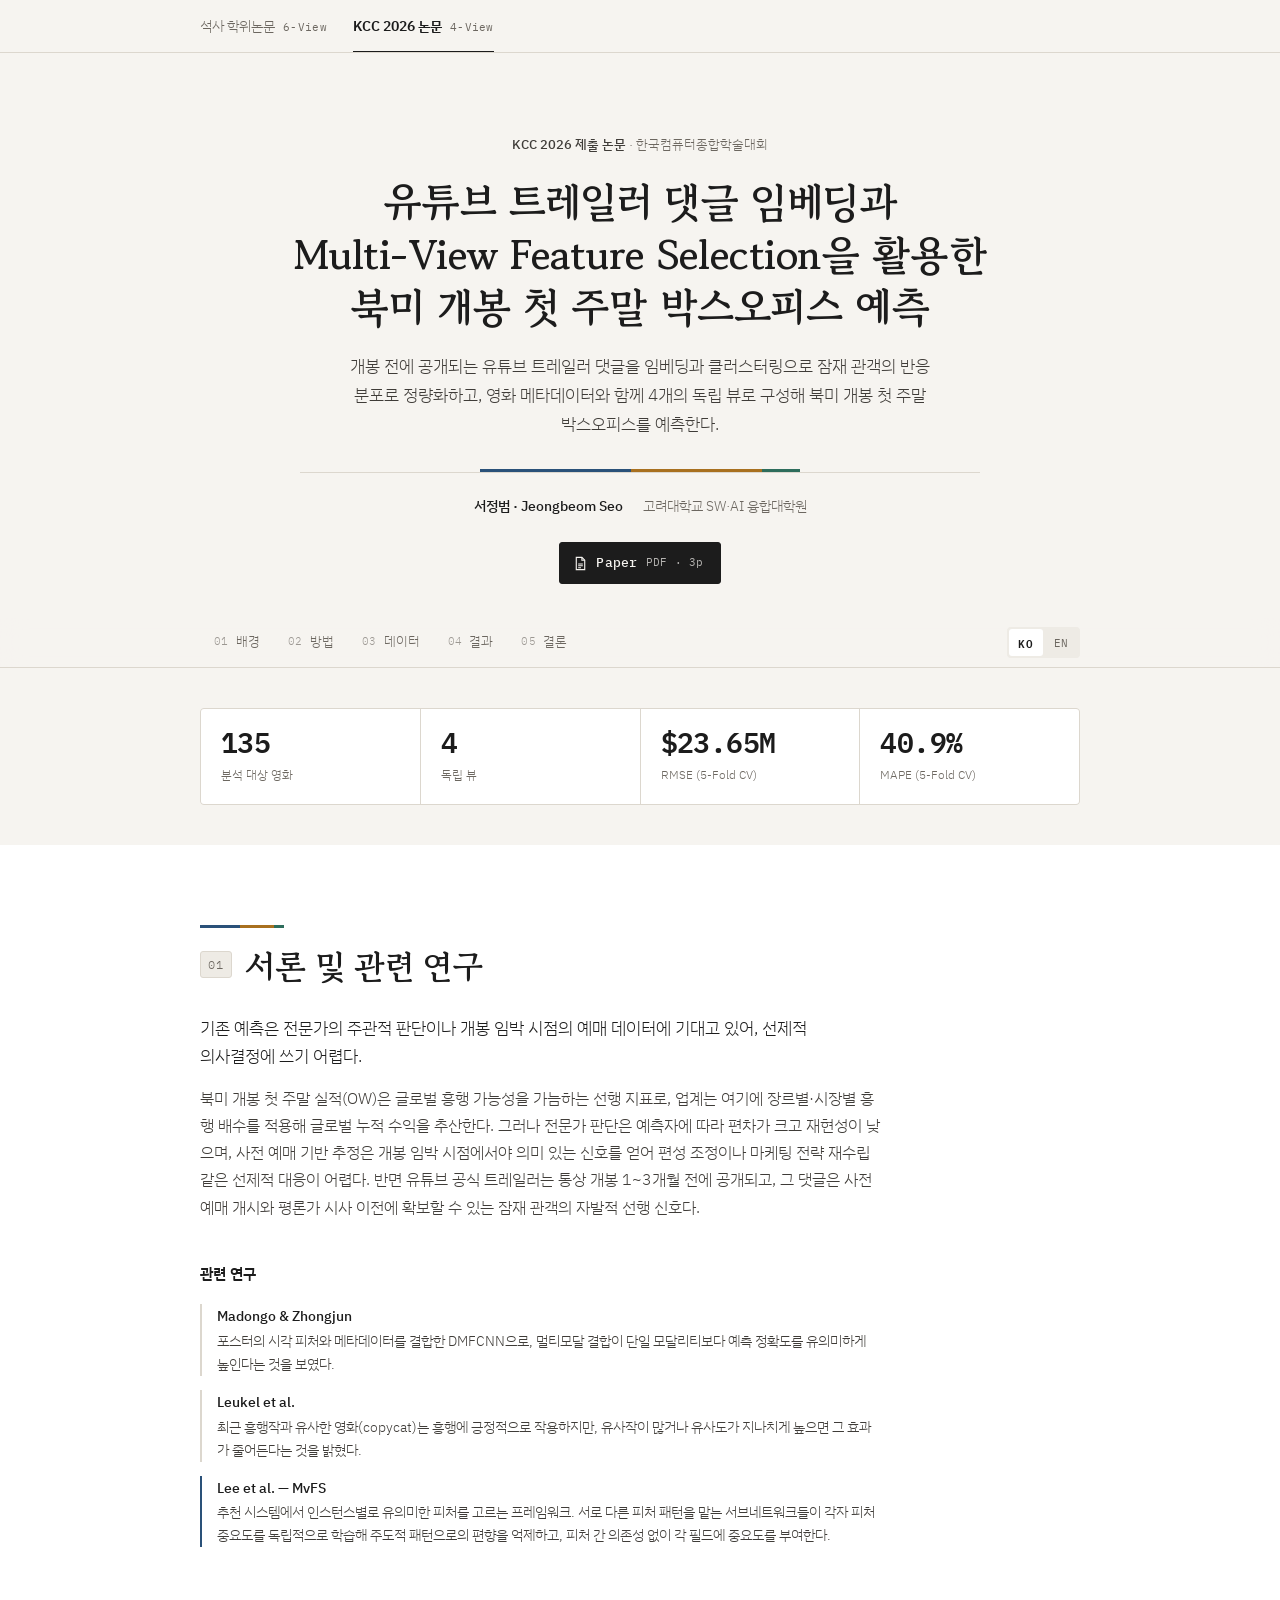
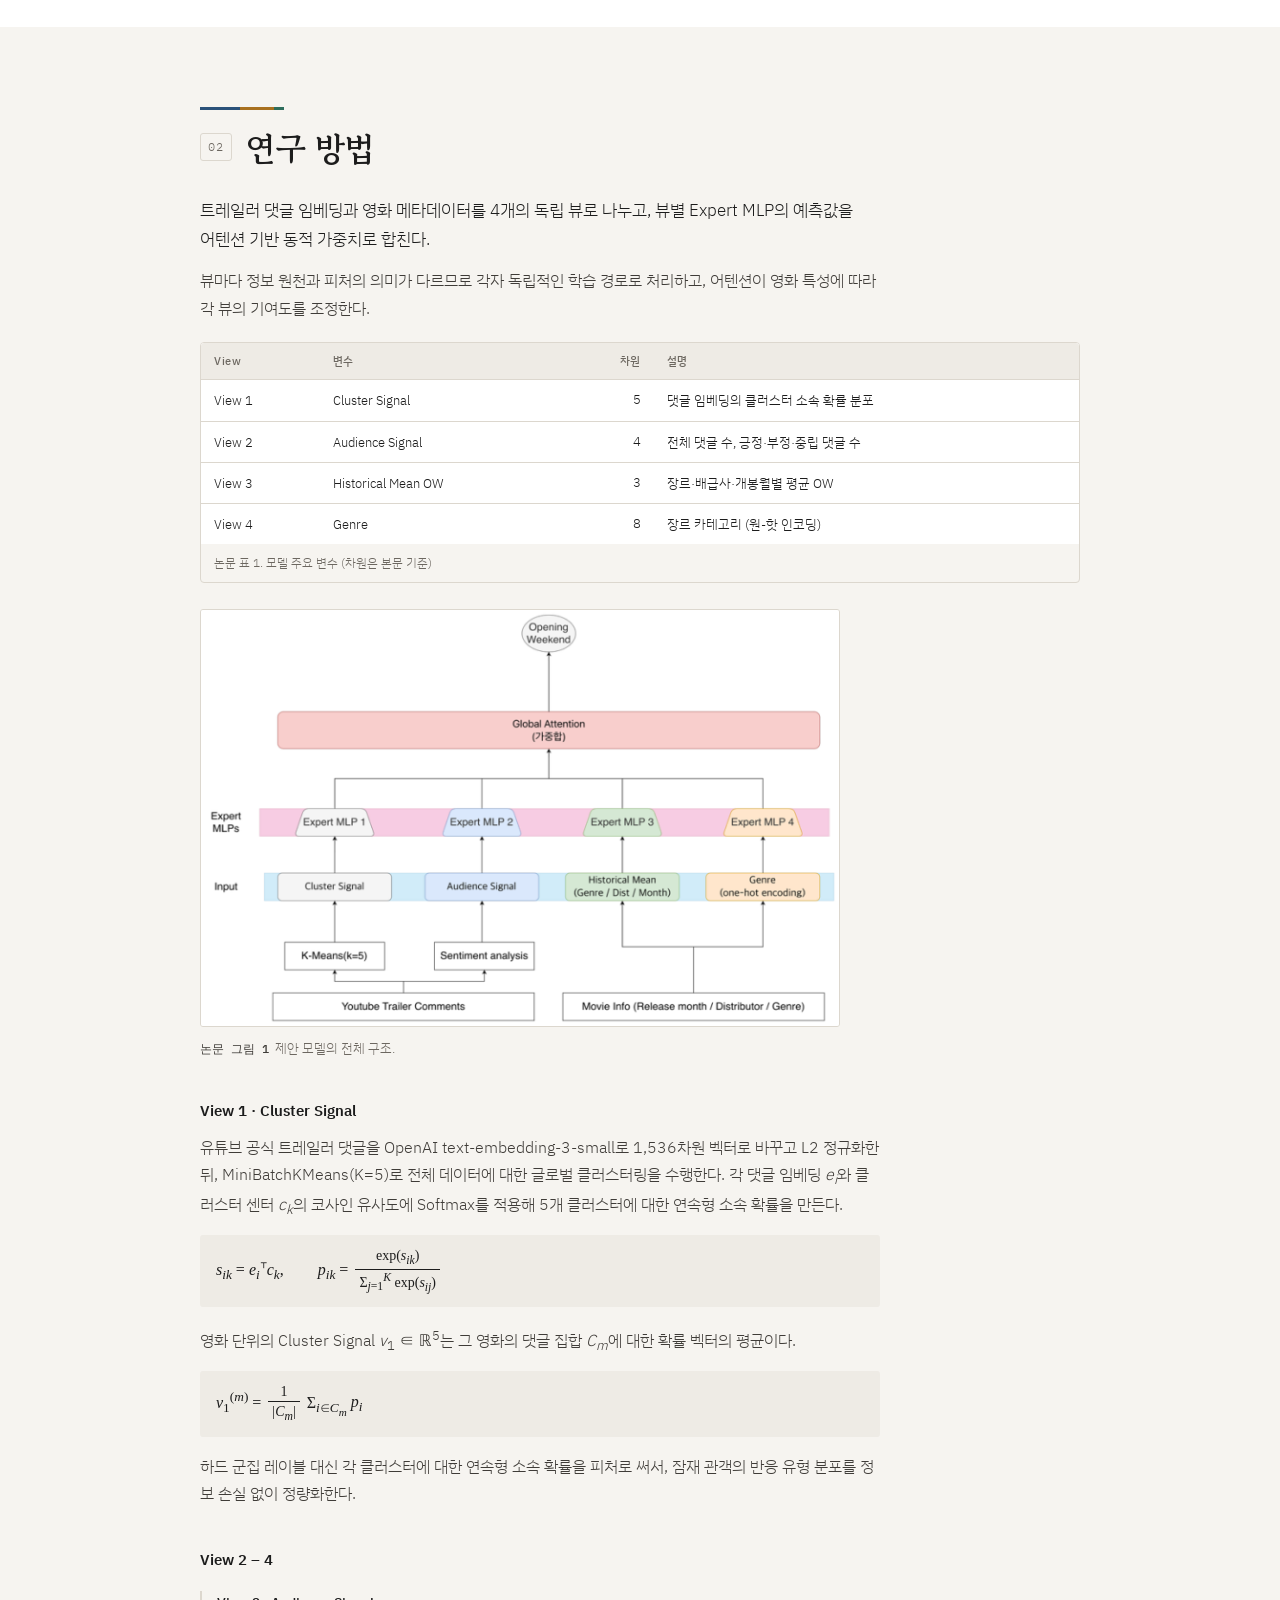
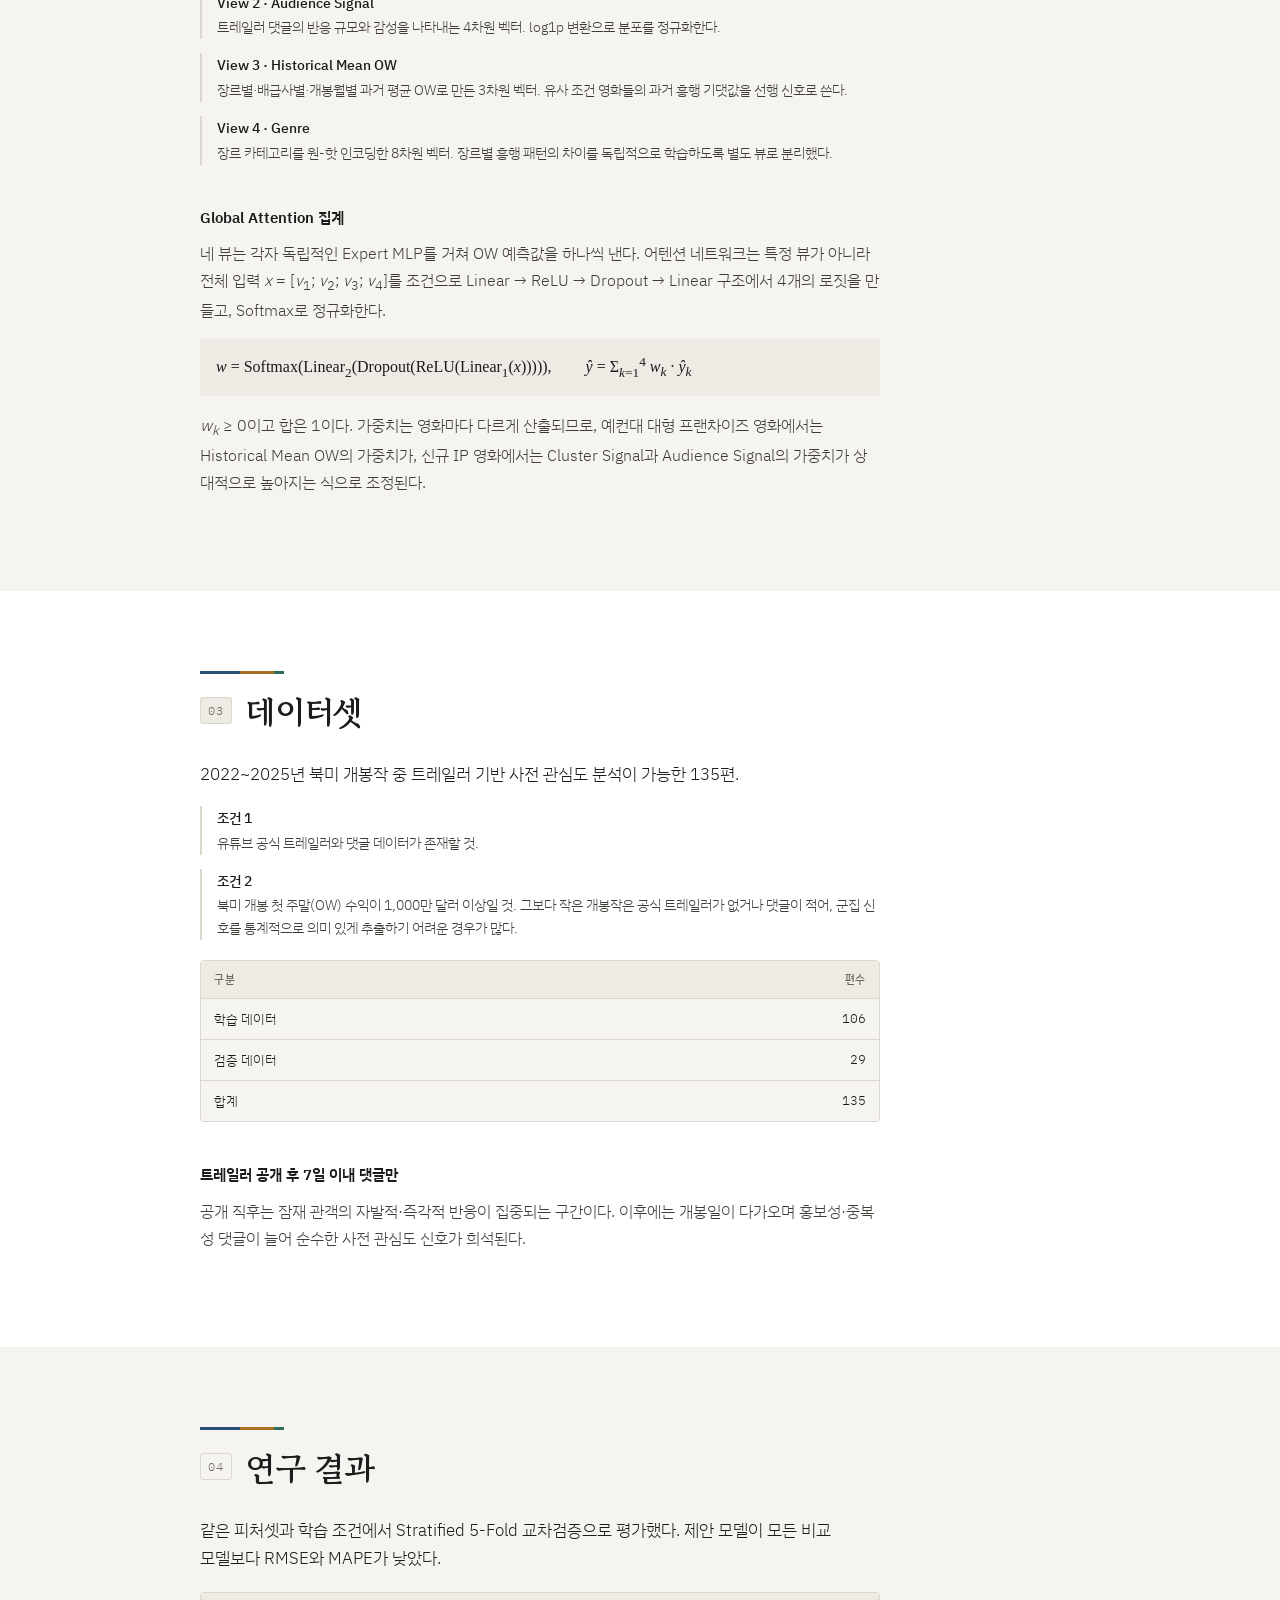
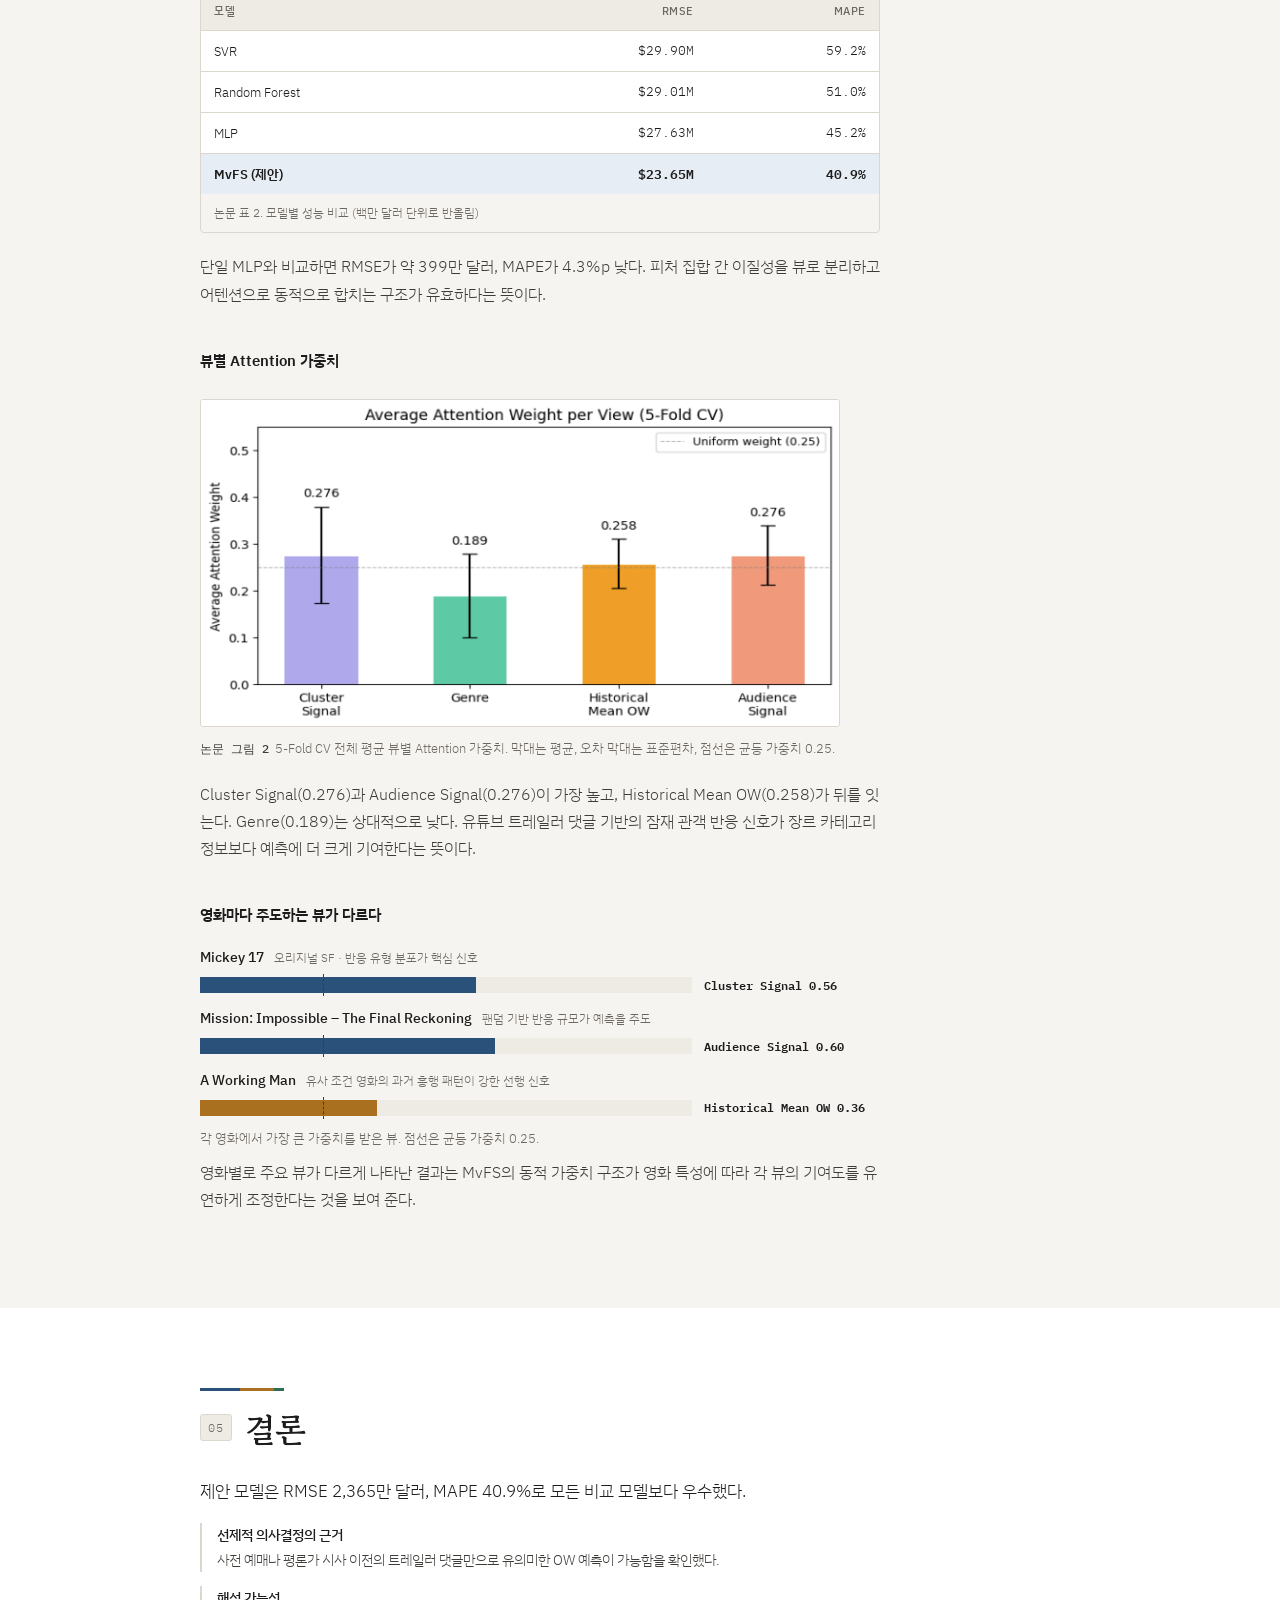
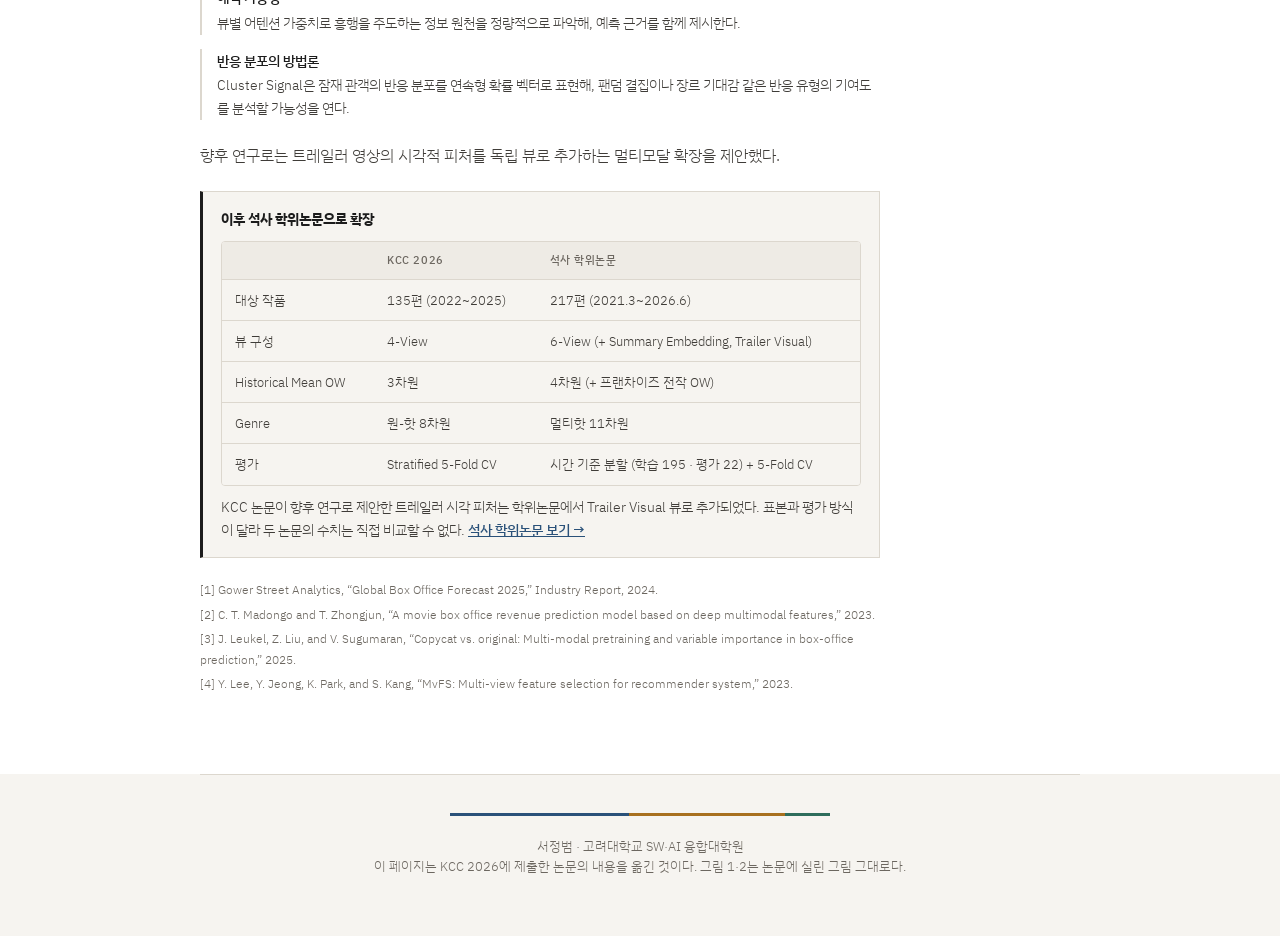
==== kcc.html @ 77e78606 "KCC 2026 논문 탭과 Paper(PDF) 버튼 추가 - 상단 탭으로 석사 학위논문(index.html)과 KCC 2026 논문(kcc.html) 전환 - 학위논문 페이지에 석" ====
<!doctype html>
<html lang="ko">
<head>
<meta charset="utf-8">
<meta name="viewport" content="width=device-width, initial-scale=1, viewport-fit=cover">
<title>유튜브 트레일러 댓글 임베딩과 Multi-View Feature Selection을 활용한 북미 개봉 첫 주말 박스오피스 예측</title>
<meta name="description" content="KCC 2026 제출 논문. 유튜브 트레일러 댓글 임베딩과 영화 메타데이터를 4개 뷰로 구성한 MvFS 기반 북미 개봉 첫 주말 박스오피스 예측.">
<meta name="author" content="서정범 Jeongbeom Seo">
<meta property="og:type" content="website">
<meta property="og:url" content="https://jbseooo.github.io/trailer-ow-prediction/kcc.html">
<meta property="og:title" content="유튜브 트레일러 댓글 임베딩과 Multi-View Feature Selection을 활용한 북미 개봉 첫 주말 박스오피스 예측">
<meta property="og:description" content="KCC 2026 제출 논문. 유튜브 트레일러 댓글 임베딩과 영화 메타데이터를 4개 뷰로 구성한 MvFS 기반 북미 개봉 첫 주말 박스오피스 예측.">
<meta property="og:image" content="https://jbseooo.github.io/trailer-ow-prediction/fig/kcc-f1-architecture.png">
<meta name="twitter:card" content="summary_large_image">
<link rel="icon" href="data:image/svg+xml,%3Csvg xmlns='http://www.w3.org/2000/svg' viewBox='0 0 16 16'%3E%3Crect width='16' height='16' rx='2' fill='%232a5179'/%3E%3Crect x='3' y='4' width='10' height='2' fill='white'/%3E%3Crect x='3' y='7.5' width='7' height='2' fill='white' opacity='.75'/%3E%3Crect x='3' y='11' width='4' height='2' fill='white' opacity='.5'/%3E%3C/svg%3E">
<link rel="stylesheet" href="https://fonts.googleapis.com/css2?family=Gowun+Batang:wght@400;700&family=IBM+Plex+Sans+KR:wght@300;400;500;600&family=IBM+Plex+Mono:wght@400;500;600&display=swap">
<link rel="stylesheet" href="site.css">
<style>
  /* 영화별 지배적 뷰 가중치 막대 */
  .films{display:grid;gap:12px;margin:18px 0 0}
  .film{display:grid;grid-template-columns:minmax(0,1fr);gap:6px;font-size:13.5px;color:var(--ink-2)}
  .film .hd{display:flex;flex-wrap:wrap;align-items:baseline;gap:4px 10px}
  .film .hd b{color:var(--ink);font-weight:500}
  .film .hd span{font-size:12px;color:var(--muted)}
  .wrow{display:grid;grid-template-columns:minmax(0,1fr) 176px;align-items:center;gap:12px}
  .wbar{position:relative;height:16px;background:var(--surface-2)}
  .wbar i{position:absolute;inset:0 auto 0 0;background:var(--c)}
  .wbar u{position:absolute;top:-3px;bottom:-3px;left:25%;border-left:1px dashed var(--ink-2);text-decoration:none}
  .wrow em{font-family:var(--mono);font-size:12px;font-weight:600;color:var(--ink);white-space:nowrap}
  section.alt .wbar{background:var(--ground)}
</style>
</head>
<body>

<div class="tabbar"><div class="wrap">
  <nav aria-label="논문 버전">
    <a href="./"><span class="ko">석사 학위논문</span><span class="en">Master&rsquo;s Thesis</span><span class="t">6-View</span></a>
    <a href="kcc.html" aria-current="page"><span class="ko">KCC 2026 논문</span><span class="en">KCC 2026 Paper</span><span class="t">4-View</span></a>
  </nav>
</div></div>

<div class="wrap">
  <header class="hero">
    <p class="eyebrow"><span class="ko"><b>KCC 2026 제출 논문</b> · 한국컴퓨터종합학술대회</span><span class="en"><b>Paper submitted to KCC 2026</b> · Korea Computer Congress</span></p>
    <h1><span class="ko">유튜브 트레일러 댓글 임베딩과 <br><span style="white-space:nowrap">Multi-View</span> Feature Selection을 활용한 <br>북미 개봉 첫 주말 박스오피스 예측</span><span class="en">Predicting North American Opening Weekend Box Office <br>Using <span style="white-space:nowrap">Multi-View</span> Feature Selection with YouTube Trailer</span></h1>
    <p class="sub"><span class="ko">개봉 전에 공개되는 유튜브 트레일러 댓글을 임베딩과 클러스터링으로 잠재 관객의 반응 분포로 정량화하고, 영화 메타데이터와 함께 4개의 독립 뷰로 구성해 북미 개봉 첫 주말 박스오피스를 예측한다.</span><span class="en">YouTube trailer comments, posted before release, are turned into a distribution of potential-audience reactions through embedding and clustering, then combined with film metadata in four independent views to predict North American opening weekend box office.</span></p>
    <div class="band"><i></i><i></i><i></i></div>
    <div class="byline">
      <span><b>서정범 &middot; Jeongbeom Seo</b></span>
      <span class="ko">고려대학교 SW·AI 융합대학원</span><span class="en">Graduate School of SW·AI Convergence, Korea University</span>
    </div>
    <div class="btns">
      <a class="btn" href="paper/kcc2026-trailer-mvfs.pdf" target="_blank" rel="noopener" type="application/pdf">
        <svg viewBox="0 0 16 16" aria-hidden="true"><path d="M3.5 1.5h6l3 3v10h-9z" fill="none" stroke="currentColor" stroke-width="1.2"/><path d="M9.5 1.5v3h3" fill="none" stroke="currentColor" stroke-width="1.2"/><path d="M5.5 8.5h5M5.5 10.5h5M5.5 12.5h3" stroke="currentColor" stroke-width="1.1"/></svg>
        Paper <small>PDF · 3p</small>
      </a>
    </div>
  </header>
</div>

<nav class="toc">
  <div class="navin">
    <ul>
      <li><a href="#intro"><span class="i">01</span><span class="ko">배경</span><span class="en">Background</span></a></li>
      <li><a href="#method"><span class="i">02</span><span class="ko">방법</span><span class="en">Method</span></a></li>
      <li><a href="#dataset"><span class="i">03</span><span class="ko">데이터</span><span class="en">Data</span></a></li>
      <li><a href="#result"><span class="i">04</span><span class="ko">결과</span><span class="en">Results</span></a></li>
      <li><a href="#conclusion"><span class="i">05</span><span class="ko">결론</span><span class="en">Conclusion</span></a></li>
    </ul>
    <div class="langsw">
      <button type="button" data-lang-set="ko" aria-pressed="true">KO</button>
      <button type="button" data-lang-set="en" aria-pressed="false">EN</button>
    </div>
  </div>
</nav>

<div class="wrap">
  <div class="stats">
    <div class="stat"><span class="k">135</span><span class="l"><span class="ko">분석 대상 영화</span><span class="en">films analyzed</span></span></div>
    <div class="stat"><span class="k">4</span><span class="l"><span class="ko">독립 뷰</span><span class="en">independent views</span></span></div>
    <div class="stat"><span class="k">$23.65M</span><span class="l"><span class="ko">RMSE (5-Fold CV)</span><span class="en">RMSE (5-fold CV)</span></span></div>
    <div class="stat"><span class="k">40.9%</span><span class="l"><span class="ko">MAPE (5-Fold CV)</span><span class="en">MAPE (5-fold CV)</span></span></div>
  </div>
</div>

<!-- ───────────────────────── 01 배경 ───────────────────────── -->
<section id="intro" class="alt"><div class="wrap">
    <div class="shead"><div class="band"><i></i><i></i><i></i></div><div class="row"><span class="n">01</span><h2><span class="ko">서론 및 관련 연구</span><span class="en">Introduction and Related Work</span></h2></div></div>
    <div class="col">
      <p class="lead"><span class="ko">기존 예측은 전문가의 주관적 판단이나 개봉 임박 시점의 예매 데이터에 기대고 있어, 선제적 의사결정에 쓰기 어렵다.</span><span class="en">Existing forecasts rely on expert judgment or on presales data that arrive just before release, which makes them hard to use for decisions made ahead of time.</span></p>
      <p><span class="ko">북미 개봉 첫 주말 실적(OW)은 글로벌 흥행 가능성을 가늠하는 선행 지표로, 업계는 여기에 장르별·시장별 흥행 배수를 적용해 글로벌 누적 수익을 추산한다. 그러나 전문가 판단은 예측자에 따라 편차가 크고 재현성이 낮으며, 사전 예매 기반 추정은 개봉 임박 시점에서야 의미 있는 신호를 얻어 편성 조정이나 마케팅 전략 재수립 같은 선제적 대응이 어렵다. 반면 유튜브 공식 트레일러는 통상 개봉 1~3개월 전에 공개되고, 그 댓글은 사전 예매 개시와 평론가 시사 이전에 확보할 수 있는 잠재 관객의 자발적 선행 신호다.</span><span class="en">North American opening weekend (OW) is a leading indicator of a film&rsquo;s global potential; the industry applies genre- and market-specific multipliers to it to estimate worldwide totals. Expert judgment, however, varies widely between forecasters and is hard to reproduce, and presales-based estimates only produce a meaningful signal close to release, leaving little room to adjust scheduling or marketing. Official YouTube trailers, by contrast, typically go live one to three months before release, and their comments are a voluntary leading signal from potential audiences, available before presales open and before critics&rsquo; screenings.</span></p>

      <h3><span class="ko">관련 연구</span><span class="en">Related work</span></h3>
      <ul class="pts">
        <li><b>Madongo &amp; Zhongjun</b><span class="ko">포스터의 시각 피처와 메타데이터를 결합한 DMFCNN으로, 멀티모달 결합이 단일 모달리티보다 예측 정확도를 유의미하게 높인다는 것을 보였다.</span><span class="en">DMFCNN combines poster visual features with metadata, showing that multimodal fusion clearly beats a single modality.</span></li>
        <li><b>Leukel et al.</b><span class="ko">최근 흥행작과 유사한 영화(copycat)는 흥행에 긍정적으로 작용하지만, 유사작이 많거나 유사도가 지나치게 높으면 그 효과가 줄어든다는 것을 밝혔다.</span><span class="en">Films resembling recent hits (copycats) do better at the box office, but the effect fades when there are many such films or the resemblance is too close.</span></li>
        <li class="hi"><b>Lee et al. &mdash; MvFS</b><span class="ko">추천 시스템에서 인스턴스별로 유의미한 피처를 고르는 프레임워크. 서로 다른 피처 패턴을 맡는 서브네트워크들이 각자 피처 중요도를 독립적으로 학습해 주도적 패턴으로의 편향을 억제하고, 피처 간 의존성 없이 각 필드에 중요도를 부여한다.</span><span class="en">A recommender-system framework for selecting useful features per instance. Sub-networks, each covering a different feature pattern, learn feature importance independently, which curbs bias toward dominant patterns and scores each field without inter-feature dependence.</span></li>
      </ul>
    </div>
</div></section>

<!-- ───────────────────────── 02 방법 ───────────────────────── -->
<section id="method"><div class="wrap">
    <div class="shead"><div class="band"><i></i><i></i><i></i></div><div class="row"><span class="n">02</span><h2><span class="ko">연구 방법</span><span class="en">Method</span></h2></div></div>
    <div class="col">
      <p class="lead"><span class="ko">트레일러 댓글 임베딩과 영화 메타데이터를 4개의 독립 뷰로 나누고, 뷰별 Expert MLP의 예측값을 어텐션 기반 동적 가중치로 합친다.</span><span class="en">Trailer-comment embeddings and film metadata are split into four independent views; the predictions of per-view Expert MLPs are combined with attention-based dynamic weights.</span></p>
      <p><span class="ko">뷰마다 정보 원천과 피처의 의미가 다르므로 각자 독립적인 학습 경로로 처리하고, 어텐션이 영화 특성에 따라 각 뷰의 기여도를 조정한다.</span><span class="en">Because the views differ in source and meaning, each follows its own learning path, and attention adjusts each view&rsquo;s contribution to the film at hand.</span></p>
    </div>
    <div class="tw">
      <table>
        <caption><span class="ko">논문 표 1. 모델 주요 변수 (차원은 본문 기준)</span><span class="en">Paper Table 1. Main variables (dimensions as given in the text)</span></caption>
        <thead><tr><th>View</th><th><span class="ko">변수</span><span class="en">Variable</span></th><th class="n"><span class="ko">차원</span><span class="en">Dims</span></th><th><span class="ko">설명</span><span class="en">Description</span></th></tr></thead>
        <tbody>
          <tr><td>View 1</td><td>Cluster Signal</td><td class="n">5</td><td><span class="ko">댓글 임베딩의 클러스터 소속 확률 분포</span><span class="en">distribution of comment-embedding cluster memberships</span></td></tr>
          <tr><td>View 2</td><td>Audience Signal</td><td class="n">4</td><td><span class="ko">전체 댓글 수, 긍정·부정·중립 댓글 수</span><span class="en">total comments; positive, negative, neutral counts</span></td></tr>
          <tr><td>View 3</td><td>Historical Mean OW</td><td class="n">3</td><td><span class="ko">장르·배급사·개봉월별 평균 OW</span><span class="en">mean OW by genre, distributor, release month</span></td></tr>
          <tr><td>View 4</td><td>Genre</td><td class="n">8</td><td><span class="ko">장르 카테고리 (원-핫 인코딩)</span><span class="en">genre category (one-hot)</span></td></tr>
        </tbody>
      </table>
    </div>
    <figure class="paperfig">
      <a href="fig/kcc-f1-architecture.png"><img src="fig/kcc-f1-architecture.png" width="668" height="435" loading="lazy" decoding="async" alt="제안 모델의 전체 구조: 유튜브 트레일러 댓글과 영화 정보에서 네 개의 입력 뷰를 만들고, 뷰별 Expert MLP의 출력을 Global Attention이 가중합해 개봉 첫 주말 실적을 예측한다" data-alt-en="Overall architecture: four input views from YouTube trailer comments and movie info, per-view Expert MLPs, and a Global Attention weighted sum predicting opening weekend"></a>
      <figcaption><b class="ko">논문 그림 1</b><b class="en">Paper Fig 1</b><span class="ko">제안 모델의 전체 구조.</span><span class="en">Overall architecture of the proposed model.</span></figcaption>
    </figure>

    <div class="col">
      <h3>View 1 &middot; Cluster Signal</h3>
      <p><span class="ko">유튜브 공식 트레일러 댓글을 OpenAI text-embedding-3-small로 1,536차원 벡터로 바꾸고 L2 정규화한 뒤, MiniBatchKMeans(K=5)로 전체 데이터에 대한 글로벌 클러스터링을 수행한다. 각 댓글 임베딩 <i>e<sub>i</sub></i>와 클러스터 센터 <i>c<sub>k</sub></i>의 코사인 유사도에 Softmax를 적용해 5개 클러스터에 대한 연속형 소속 확률을 만든다.</span><span class="en">Comments on the official YouTube trailer are embedded into 1,536 dimensions with OpenAI text-embedding-3-small, L2-normalised, and clustered globally over the full data with MiniBatchKMeans (K=5). A softmax over the cosine similarity between each comment embedding <i>e<sub>i</sub></i> and each centre <i>c<sub>k</sub></i> gives continuous membership probabilities over the five clusters.</span></p>
      <div class="eq" role="math" aria-label="s_ik = e_i transpose c_k, p_ik = exp(s_ik) / sum over j from 1 to K of exp(s_ij)">
        <i>s<sub>ik</sub></i> = <i>e<sub>i</sub></i><sup>⊤</sup><i>c<sub>k</sub></i>,<span class="sep"></span><i>p<sub>ik</sub></i> = <span class="frac"><span>exp(<i>s<sub>ik</sub></i>)</span><span>Σ<sub><i>j</i>=1</sub><sup><i>K</i></sup> exp(<i>s<sub>ij</sub></i>)</span></span>
      </div>
      <p><span class="ko">영화 단위의 Cluster Signal <i>v</i><sub>1</sub> ∈ ℝ<sup>5</sup>는 그 영화의 댓글 집합 <i>C<sub>m</sub></i>에 대한 확률 벡터의 평균이다.</span><span class="en">The film-level Cluster Signal <i>v</i><sub>1</sub> ∈ ℝ<sup>5</sup> is the mean probability vector over the film&rsquo;s comment set <i>C<sub>m</sub></i>.</span></p>
      <div class="eq" role="math" aria-label="v_1 of m = 1 over the size of C_m times the sum over i in C_m of p_i">
        <i>v</i><sub>1</sub><sup>(<i>m</i>)</sup> = <span class="frac"><span>1</span><span>|<i>C<sub>m</sub></i>|</span></span> Σ<sub><i>i</i>∈<i>C<sub>m</sub></i></sub> <i>p<sub>i</sub></i>
      </div>
      <p><span class="ko">하드 군집 레이블 대신 각 클러스터에 대한 연속형 소속 확률을 피처로 써서, 잠재 관객의 반응 유형 분포를 정보 손실 없이 정량화한다.</span><span class="en">Using continuous memberships instead of hard cluster labels quantifies the mix of potential-audience reaction types without discarding information.</span></p>

      <h3>View 2 &ndash; 4</h3>
      <ul class="pts">
        <li><b>View 2 &middot; Audience Signal</b><span class="ko">트레일러 댓글의 반응 규모와 감성을 나타내는 4차원 벡터. log1p 변환으로 분포를 정규화한다.</span><span class="en">A 4-d vector for the volume and sentiment of trailer comments, normalised with a log1p transform.</span></li>
        <li><b>View 3 &middot; Historical Mean OW</b><span class="ko">장르별·배급사별·개봉월별 과거 평균 OW로 만든 3차원 벡터. 유사 조건 영화들의 과거 흥행 기댓값을 선행 신호로 쓴다.</span><span class="en">A 3-d vector of historical mean OW by genre, distributor and release month &mdash; the past expectation for films in similar conditions, used as a leading signal.</span></li>
        <li><b>View 4 &middot; Genre</b><span class="ko">장르 카테고리를 원-핫 인코딩한 8차원 벡터. 장르별 흥행 패턴의 차이를 독립적으로 학습하도록 별도 뷰로 분리했다.</span><span class="en">An 8-d one-hot genre vector, kept as its own view so that genre-specific patterns are learned independently.</span></li>
      </ul>

      <h3><span class="ko">Global Attention 집계</span><span class="en">Global Attention aggregation</span></h3>
      <p><span class="ko">네 뷰는 각자 독립적인 Expert MLP를 거쳐 OW 예측값을 하나씩 낸다. 어텐션 네트워크는 특정 뷰가 아니라 전체 입력 <i>x</i> = [<i>v</i><sub>1</sub>; <i>v</i><sub>2</sub>; <i>v</i><sub>3</sub>; <i>v</i><sub>4</sub>]를 조건으로 Linear → ReLU → Dropout → Linear 구조에서 4개의 로짓을 만들고, Softmax로 정규화한다.</span><span class="en">Each view passes through its own Expert MLP and yields one OW prediction. The attention network conditions on the full input <i>x</i> = [<i>v</i><sub>1</sub>; <i>v</i><sub>2</sub>; <i>v</i><sub>3</sub>; <i>v</i><sub>4</sub>] rather than any single view, produces four logits through Linear → ReLU → Dropout → Linear, and normalises them with a softmax.</span></p>
      <div class="eq" role="math" aria-label="w = Softmax of Linear2 of Dropout of ReLU of Linear1 of x; y hat = sum over k from 1 to 4 of w_k times y hat k">
        <i>w</i> = Softmax(Linear<sub>2</sub>(Dropout(ReLU(Linear<sub>1</sub>(<i>x</i>))))),<span class="sep"></span><i>ŷ</i> = Σ<sub><i>k</i>=1</sub><sup>4</sup> <i>w<sub>k</sub></i> · <i>ŷ<sub>k</sub></i>
      </div>
      <p><span class="ko"><i>w<sub>k</sub></i> ≥ 0이고 합은 1이다. 가중치는 영화마다 다르게 산출되므로, 예컨대 대형 프랜차이즈 영화에서는 Historical Mean OW의 가중치가, 신규 IP 영화에서는 Cluster Signal과 Audience Signal의 가중치가 상대적으로 높아지는 식으로 조정된다.</span><span class="en"><i>w<sub>k</sub></i> ≥ 0 and the weights sum to 1. Because they are computed per film, a large franchise title can lean on Historical Mean OW while a new IP leans relatively more on Cluster Signal and Audience Signal.</span></p>
    </div>
</div></section>

<!-- ───────────────────────── 03 데이터 ───────────────────────── -->
<section id="dataset" class="alt"><div class="wrap">
    <div class="shead"><div class="band"><i></i><i></i><i></i></div><div class="row"><span class="n">03</span><h2><span class="ko">데이터셋</span><span class="en">Dataset</span></h2></div></div>
    <div class="col">
      <p class="lead"><span class="ko">2022~2025년 북미 개봉작 중 트레일러 기반 사전 관심도 분석이 가능한 135편.</span><span class="en">135 North American releases from 2022&ndash;2025 for which trailer-based pre-release interest can be analysed.</span></p>
      <ul class="pts">
        <li><b><span class="ko">조건 1</span><span class="en">Condition 1</span></b><span class="ko">유튜브 공식 트레일러와 댓글 데이터가 존재할 것.</span><span class="en">An official YouTube trailer with comment data exists.</span></li>
        <li><b><span class="ko">조건 2</span><span class="en">Condition 2</span></b><span class="ko">북미 개봉 첫 주말(OW) 수익이 1,000만 달러 이상일 것. 그보다 작은 개봉작은 공식 트레일러가 없거나 댓글이 적어, 군집 신호를 통계적으로 의미 있게 추출하기 어려운 경우가 많다.</span><span class="en">North American OW of at least $10M. Smaller releases often lack an official trailer or have too few comments to extract a statistically meaningful cluster signal.</span></li>
      </ul>
    </div>
    <div class="col">
      <div class="tw">
        <table>
          <thead><tr><th><span class="ko">구분</span><span class="en">Split</span></th><th class="n"><span class="ko">편수</span><span class="en">Films</span></th></tr></thead>
          <tbody>
            <tr><td><span class="ko">학습 데이터</span><span class="en">Training</span></td><td class="n">106</td></tr>
            <tr><td><span class="ko">검증 데이터</span><span class="en">Validation</span></td><td class="n">29</td></tr>
            <tr class="sum"><td><span class="ko">합계</span><span class="en">Total</span></td><td class="n">135</td></tr>
          </tbody>
        </table>
      </div>
      <h3><span class="ko">트레일러 공개 후 7일 이내 댓글만</span><span class="en">Only comments from the first seven days</span></h3>
      <p><span class="ko">공개 직후는 잠재 관객의 자발적·즉각적 반응이 집중되는 구간이다. 이후에는 개봉일이 다가오며 홍보성·중복성 댓글이 늘어 순수한 사전 관심도 신호가 희석된다.</span><span class="en">The days right after release are when potential audiences react spontaneously. Later, as the release date approaches, promotional and duplicate comments increase and dilute the pure pre-release interest signal.</span></p>
    </div>
</div></section>

<!-- ───────────────────────── 04 결과 ───────────────────────── -->
<section id="result"><div class="wrap">
    <div class="shead"><div class="band"><i></i><i></i><i></i></div><div class="row"><span class="n">04</span><h2><span class="ko">연구 결과</span><span class="en">Results</span></h2></div></div>
    <div class="col">
      <p class="lead"><span class="ko">같은 피처셋과 학습 조건에서 Stratified 5-Fold 교차검증으로 평가했다. 제안 모델이 모든 비교 모델보다 RMSE와 MAPE가 낮았다.</span><span class="en">All models were evaluated with stratified five-fold cross-validation on the same features and training setup. The proposed model had the lowest RMSE and MAPE of all.</span></p>
      <div class="tw">
        <table>
          <caption><span class="ko">논문 표 2. 모델별 성능 비교 (백만 달러 단위로 반올림)</span><span class="en">Paper Table 2. Model comparison (rounded to $M)</span></caption>
          <thead><tr><th><span class="ko">모델</span><span class="en">Model</span></th><th class="n">RMSE</th><th class="n">MAPE</th></tr></thead>
          <tbody>
            <tr><td>SVR</td><td class="n">$29.90M</td><td class="n">59.2%</td></tr>
            <tr><td>Random Forest</td><td class="n">$29.01M</td><td class="n">51.0%</td></tr>
            <tr><td>MLP</td><td class="n">$27.63M</td><td class="n">45.2%</td></tr>
            <tr class="best"><td>MvFS <span class="ko">(제안)</span><span class="en">(ours)</span></td><td class="n lo">$23.65M</td><td class="n lo">40.9%</td></tr>
          </tbody>
        </table>
      </div>
      <p><span class="ko">단일 MLP와 비교하면 RMSE가 약 399만 달러, MAPE가 4.3%p 낮다. 피처 집합 간 이질성을 뷰로 분리하고 어텐션으로 동적으로 합치는 구조가 유효하다는 뜻이다.</span><span class="en">Against a single MLP, RMSE is about $3.99M lower and MAPE 4.3pp lower &mdash; evidence that separating heterogeneous feature sets into views and fusing them dynamically with attention pays off.</span></p>

      <h3><span class="ko">뷰별 Attention 가중치</span><span class="en">Attention weight by view</span></h3>
    </div>
    <figure class="paperfig">
      <a href="fig/kcc-f2-attention.png"><img src="fig/kcc-f2-attention.png" width="669" height="342" loading="lazy" decoding="async" alt="5-Fold CV 전체 평균 뷰별 어텐션 가중치: Cluster Signal 0.276, Genre 0.189, Historical Mean OW 0.258, Audience Signal 0.276" data-alt-en="Mean attention weight per view over 5-fold CV: Cluster Signal 0.276, Genre 0.189, Historical Mean OW 0.258, Audience Signal 0.276"></a>
      <figcaption><b class="ko">논문 그림 2</b><b class="en">Paper Fig 2</b><span class="ko">5-Fold CV 전체 평균 뷰별 Attention 가중치. 막대는 평균, 오차 막대는 표준편차, 점선은 균등 가중치 0.25.</span><span class="en">Mean attention weight per view over all five folds. Bars are means, error bars standard deviations, the dashed line the uniform weight of 0.25.</span></figcaption>
    </figure>
    <div class="col">
      <p><span class="ko">Cluster Signal(0.276)과 Audience Signal(0.276)이 가장 높고, Historical Mean OW(0.258)가 뒤를 잇는다. Genre(0.189)는 상대적으로 낮다. 유튜브 트레일러 댓글 기반의 잠재 관객 반응 신호가 장르 카테고리 정보보다 예측에 더 크게 기여한다는 뜻이다.</span><span class="en">Cluster Signal (0.276) and Audience Signal (0.276) are tied for the highest weight, followed by Historical Mean OW (0.258); Genre (0.189) is lower. Signals of potential-audience reaction from trailer comments contribute more to the forecast than genre categories.</span></p>

      <h3><span class="ko">영화마다 주도하는 뷰가 다르다</span><span class="en">Different films, different leading views</span></h3>
      <div class="films">
        <div class="film" style="--c:var(--cmt)">
          <div class="hd"><b>Mickey 17</b><span class="ko">오리지널 SF · 반응 유형 분포가 핵심 신호</span><span class="en">original sci-fi · the mix of reaction types drives the forecast</span></div>
          <div class="wrow"><div class="wbar" role="img" aria-label="Cluster Signal 0.56"><i style="width:56%"></i><u></u></div><em>Cluster Signal 0.56</em></div>
        </div>
        <div class="film" style="--c:var(--cmt)">
          <div class="hd"><b>Mission: Impossible &ndash; The Final Reckoning</b><span class="ko">팬덤 기반 반응 규모가 예측을 주도</span><span class="en">fandom-driven reaction volume leads</span></div>
          <div class="wrow"><div class="wbar" role="img" aria-label="Audience Signal 0.60"><i style="width:60%"></i><u></u></div><em>Audience Signal 0.60</em></div>
        </div>
        <div class="film" style="--c:var(--meta)">
          <div class="hd"><b>A Working Man</b><span class="ko">유사 조건 영화의 과거 흥행 패턴이 강한 선행 신호</span><span class="en">past performance of similar films is the strongest signal</span></div>
          <div class="wrow"><div class="wbar" role="img" aria-label="Historical Mean OW 0.36"><i style="width:36%"></i><u></u></div><em>Historical Mean OW 0.36</em></div>
        </div>
      </div>
      <p class="note" style="margin-top:10px"><span class="ko">각 영화에서 가장 큰 가중치를 받은 뷰. 점선은 균등 가중치 0.25.</span><span class="en">The highest-weighted view for each film. Dashed line: uniform weight 0.25.</span></p>
      <p><span class="ko">영화별로 주요 뷰가 다르게 나타난 결과는 MvFS의 동적 가중치 구조가 영화 특성에 따라 각 뷰의 기여도를 유연하게 조정한다는 것을 보여 준다.</span><span class="en">That the leading view changes from film to film shows the dynamic weighting adapting each view&rsquo;s contribution to the film&rsquo;s characteristics.</span></p>
    </div>
</div></section>

<!-- ───────────────────────── 05 결론 ───────────────────────── -->
<section id="conclusion" class="alt"><div class="wrap">
    <div class="shead"><div class="band"><i></i><i></i><i></i></div><div class="row"><span class="n">05</span><h2><span class="ko">결론</span><span class="en">Conclusion</span></h2></div></div>
    <div class="col">
      <p class="lead"><span class="ko">제안 모델은 RMSE 2,365만 달러, MAPE 40.9%로 모든 비교 모델보다 우수했다.</span><span class="en">The proposed model reached an RMSE of $23.65M and a MAPE of 40.9%, ahead of every baseline.</span></p>
      <ul class="pts">
        <li><b><span class="ko">선제적 의사결정의 근거</span><span class="en">Grounds for early decisions</span></b><span class="ko">사전 예매나 평론가 시사 이전의 트레일러 댓글만으로 유의미한 OW 예측이 가능함을 확인했다.</span><span class="en">Meaningful OW forecasts are possible from trailer comments alone, before presales or critics&rsquo; screenings.</span></li>
        <li><b><span class="ko">해석 가능성</span><span class="en">Interpretability</span></b><span class="ko">뷰별 어텐션 가중치로 흥행을 주도하는 정보 원천을 정량적으로 파악해, 예측 근거를 함께 제시한다.</span><span class="en">View-level attention weights quantify which information source drives each forecast, so the rationale comes with the number.</span></li>
        <li><b><span class="ko">반응 분포의 방법론</span><span class="en">Reaction distributions as a method</span></b><span class="ko">Cluster Signal은 잠재 관객의 반응 분포를 연속형 확률 벡터로 표현해, 팬덤 결집이나 장르 기대감 같은 반응 유형의 기여도를 분석할 가능성을 연다.</span><span class="en">Cluster Signal represents audience reaction as a continuous probability vector, opening the way to analyse how reaction types such as fandom mobilisation or genre expectations contribute.</span></li>
      </ul>
      <p style="margin-top:22px"><span class="ko">향후 연구로는 트레일러 영상의 시각적 피처를 독립 뷰로 추가하는 멀티모달 확장을 제안했다.</span><span class="en">As future work, the paper proposed a multimodal extension that adds trailer visual features as an independent view.</span></p>

      <div class="callout">
        <p style="margin:0 0 10px;color:var(--ink)"><b><span class="ko">이후 석사 학위논문으로 확장</span><span class="en">Extended in the master&rsquo;s thesis</span></b></p>
        <div class="tw" style="margin:0 0 10px">
          <table>
            <thead><tr><th></th><th>KCC 2026</th><th><span class="ko">석사 학위논문</span><span class="en">Master&rsquo;s thesis</span></th></tr></thead>
            <tbody>
              <tr><td><span class="ko">대상 작품</span><span class="en">Films</span></td><td><span class="ko">135편 (2022~2025)</span><span class="en">135 (2022&ndash;2025)</span></td><td><span class="ko">217편 (2021.3~2026.6)</span><span class="en">217 (Mar 2021&ndash;Jun 2026)</span></td></tr>
              <tr><td><span class="ko">뷰 구성</span><span class="en">Views</span></td><td>4-View</td><td><span class="ko">6-View (+ Summary Embedding, Trailer Visual)</span><span class="en">6-View (+ Summary Embedding, Trailer Visual)</span></td></tr>
              <tr><td>Historical Mean OW</td><td><span class="ko">3차원</span><span class="en">3-d</span></td><td><span class="ko">4차원 (+ 프랜차이즈 전작 OW)</span><span class="en">4-d (+ previous franchise OW)</span></td></tr>
              <tr><td>Genre</td><td><span class="ko">원-핫 8차원</span><span class="en">one-hot, 8-d</span></td><td><span class="ko">멀티핫 11차원</span><span class="en">multi-hot, 11-d</span></td></tr>
              <tr><td><span class="ko">평가</span><span class="en">Evaluation</span></td><td>Stratified 5-Fold CV</td><td><span class="ko">시간 기준 분할 (학습 195 · 평가 22) + 5-Fold CV</span><span class="en">temporal split (195 train · 22 test) + 5-fold CV</span></td></tr>
            </tbody>
          </table>
        </div>
        <p style="margin:0"><span class="ko">KCC 논문이 향후 연구로 제안한 트레일러 시각 피처는 학위논문에서 Trailer Visual 뷰로 추가되었다. 표본과 평가 방식이 달라 두 논문의 수치는 직접 비교할 수 없다. <a href="./">석사 학위논문 보기 →</a></span><span class="en">The trailer visual features proposed here as future work became the Trailer Visual view in the thesis. Samples and evaluation differ, so the two papers&rsquo; numbers are not directly comparable. <a href="./">See the master&rsquo;s thesis →</a></span></p>
      </div>

      <ul class="refs">
        <li>[1] Gower Street Analytics, &ldquo;Global Box Office Forecast 2025,&rdquo; Industry Report, 2024.</li>
        <li>[2] C. T. Madongo and T. Zhongjun, &ldquo;A movie box office revenue prediction model based on deep multimodal features,&rdquo; 2023.</li>
        <li>[3] J. Leukel, Z. Liu, and V. Sugumaran, &ldquo;Copycat vs. original: Multi-modal pretraining and variable importance in box-office prediction,&rdquo; 2025.</li>
        <li>[4] Y. Lee, Y. Jeong, K. Park, and S. Kang, &ldquo;MvFS: Multi-view feature selection for recommender system,&rdquo; 2023.</li>
      </ul>
    </div>
</div></section>

<div class="wrap">
  <footer>
    <div class="band" style="margin-bottom:20px"><i></i><i></i><i></i></div>
    <p class="note" style="margin:0">서정범 · 고려대학교 SW·AI 융합대학원<br>
    <span class="ko">이 페이지는 KCC 2026에 제출한 논문의 내용을 옮긴 것이다. 그림 1·2는 논문에 실린 그림 그대로다.</span><span class="en">This page presents the paper submitted to KCC 2026. Figures 1 and 2 are reproduced as they appear in the paper.</span></p>
  </footer>
</div>

<script src="site.js"></script>
</body>
</html>
---- site.css ----
/* index.html(석사 학위논문)과 kcc.html(KCC 2026 논문) 공용 스타일 */
  :root{color-scheme:light dark;padding-top:env(safe-area-inset-top,0px);padding-bottom:env(safe-area-inset-bottom,0px)}
  img{max-width:100%}
  [hidden]{display:none!important}

  /* 색은 논문 그림과 같은 팔레트: 댓글 #2a5179 · 메타데이터 #a8701f · 영상 #2e6d5c */
  :root{
    --ground:#f6f4f0; --surface:#ffffff; --surface-2:#eeebe5;
    --ink:#1c1c1c; --ink-2:#3f3c38; --muted:#6c6760; --line:#dcd7ce;
    --cmt:#2a5179; --meta:#a8701f; --meta-ink:#87590f; --vis:#2e6d5c;
    --cmt-soft:#e7edf4; --meta-soft:#f6eedf; --vis-soft:#e4eeea;
    --img-filter:none;
    --display:'Gowun Batang',Georgia,'Times New Roman',serif;
    --body:'IBM Plex Sans KR','Apple SD Gothic Neo',system-ui,sans-serif;
    --mono:'IBM Plex Mono','SFMono-Regular',Consolas,monospace;
  }
  @media (prefers-color-scheme:dark){
    :root:not([data-theme="light"]){
      --ground:#151412; --surface:#1c1b18; --surface-2:#28261f;
      --ink:#eeebe5; --ink-2:#c8c3ba; --muted:#979188; --line:#34312b;
      --cmt:#8aaedb; --meta:#d9a24c; --meta-ink:#d9a24c; --vis:#4fa184;
      --cmt-soft:#1c2633; --meta-soft:#2e2517; --vis-soft:#172a23;
      --img-filter:brightness(.92);
    }
  }
  :root[data-theme="dark"]{
    --ground:#151412; --surface:#1c1b18; --surface-2:#28261f;
    --ink:#eeebe5; --ink-2:#c8c3ba; --muted:#979188; --line:#34312b;
    --cmt:#8aaedb; --meta:#d9a24c; --meta-ink:#d9a24c; --vis:#4fa184;
    --cmt-soft:#1c2633; --meta-soft:#2e2517; --vis-soft:#172a23;
    --img-filter:brightness(.92);
  }
  *{box-sizing:border-box}
  body{background:var(--ground);color:var(--ink);font-family:var(--body);
       font-weight:300;line-height:1.7;margin:0;-webkit-font-smoothing:antialiased}
  .wrap{max-width:920px;margin:0 auto;padding-inline:20px}
  .col{max-width:680px}
  p{margin:0 0 .9em;color:var(--ink-2)}
  h1,h2,h3{text-wrap:balance;margin:0}
  h1,h2,h3,.lead,.sub,ul.pts b{word-break:keep-all}
  a{color:var(--cmt)}
  strong{font-weight:600;color:var(--ink)}
  em{font-style:normal;color:var(--ink);font-weight:500}
  .num{font-family:var(--mono);font-variant-numeric:tabular-nums}

  /* 언어 전환 — 기본은 한국어 */
  :root[data-lang="en"] .ko{display:none}
  :root:not([data-lang="en"]) .en{display:none}
  .langsw{display:flex;gap:2px;background:var(--surface-2);border-radius:4px;padding:2px;align-self:center}
  .langsw button{font-family:var(--mono);font-size:11px;letter-spacing:.06em;border:0;
    background:transparent;color:var(--muted);padding:4px 9px;border-radius:3px;cursor:pointer}
  .langsw button[aria-pressed="true"]{background:var(--surface);color:var(--ink);font-weight:600}
  .langsw button:focus-visible{outline:2px solid var(--cmt);outline-offset:1px}

  /* 세 갈래 데이터의 평균 어텐션 비중(댓글 .472 · 메타 .410 · 영상 .118)을 띠 길이로 */
  .band{height:3px;display:flex;overflow:hidden}
  .band i{display:block;height:100%}
  .band i:nth-child(1){background:var(--cmt);flex:47.2}
  .band i:nth-child(2){background:var(--meta);flex:41}
  .band i:nth-child(3){background:var(--vis);flex:11.8}

  header.hero{padding-block:clamp(40px,8vw,80px) 34px;text-align:center}
  .hero > *{margin-inline:auto}
  h1{font-family:var(--display);font-weight:700;letter-spacing:-.012em;
     font-size:clamp(25px,4.3vw,41px);line-height:1.28;margin-bottom:20px;max-width:860px}
  .sub{font-size:clamp(15px,1.9vw,17px);color:var(--ink-2);max-width:620px;margin-bottom:30px}
  .hero .band{max-width:320px}
  @media (max-width:600px){h1 br{display:none} h1{font-size:23px}}
  .byline{display:flex;flex-wrap:wrap;justify-content:center;gap:5px 20px;font-size:13.5px;
          color:var(--muted);padding-top:22px;border-top:1px solid var(--line);max-width:680px}
  .byline b{font-weight:500;color:var(--ink)}

  .stats{display:grid;grid-template-columns:repeat(auto-fit,minmax(140px,1fr));gap:1px;
         background:var(--line);border:1px solid var(--line);border-radius:4px;
         overflow:hidden;margin-block:40px}
  .stat{background:var(--surface);padding:18px 20px}
  .stat .k{font-family:var(--mono);font-weight:600;font-size:clamp(21px,3.2vw,28px);
           letter-spacing:-.02em;display:block;line-height:1.1}
  .stat .l{font-size:12px;color:var(--muted);margin-top:7px;display:block}

  nav.toc{position:sticky;top:env(safe-area-inset-top,0px);z-index:20;
          background:color-mix(in srgb,var(--ground) 92%,transparent);
          backdrop-filter:blur(12px);border-bottom:1px solid var(--line)}
  .navin{display:flex;align-items:stretch;gap:16px;max-width:920px;margin-inline:auto;padding-inline:20px}
  nav.toc ul{display:flex;gap:0;list-style:none;margin:0;padding:0;
             overflow-x:auto;scrollbar-width:none;flex:1}
  nav.toc ul::-webkit-scrollbar{display:none}
  nav.toc a{display:flex;align-items:center;gap:7px;font-size:12.5px;color:var(--muted);
            text-decoration:none;white-space:nowrap;padding:13px 14px;
            border-bottom:2px solid transparent;transition:color .15s,border-color .15s}
  nav.toc a .i{font-family:var(--mono);font-size:10.5px;letter-spacing:.04em;opacity:.65}
  nav.toc a:hover,nav.toc a:focus-visible{color:var(--ink)}
  nav.toc a[aria-current="true"]{color:var(--ink);font-weight:500;border-bottom-color:var(--cmt)}
  nav.toc a[aria-current="true"] .i{color:var(--cmt);opacity:1}

  section{padding-block:clamp(52px,7vw,80px);scroll-margin-top:60px}
  section.alt{background:var(--surface)}
  .shead{margin-bottom:28px}
  .shead .band{width:84px;margin-bottom:18px}
  .shead .row{display:flex;align-items:baseline;gap:14px}
  .shead .n{font-family:var(--mono);font-size:11.5px;letter-spacing:.1em;color:var(--muted);
            border:1px solid var(--line);border-radius:3px;padding:3px 7px;
            background:var(--ground);align-self:flex-start;margin-top:5px}
  section.alt .shead .n{background:var(--surface-2)}
  h2{font-family:var(--display);font-weight:700;font-size:clamp(24px,3.6vw,33px);
     letter-spacing:-.012em;line-height:1.22}
  h3{font-size:15px;font-weight:600;margin:40px 0 10px;color:var(--ink)}
  .lead{font-size:16.5px;color:var(--ink);font-weight:300}
  .note{font-size:12.5px;color:var(--muted);line-height:1.6}

  figure{margin:26px 0 0}
  figure > a{display:block;cursor:zoom-in}
  figure.narrow{max-width:600px}
  figure img{display:block;width:100%;height:auto;border:1px solid var(--line);
             border-radius:3px;background:#fff;filter:var(--img-filter)}
  figure svg{display:block;width:100%;height:auto;border:1px solid var(--line);
             border-radius:3px;background:var(--surface);padding:6px 0}
  section.alt figure svg{background:var(--ground)}
  figcaption{font-size:12.5px;color:var(--muted);margin-top:11px;line-height:1.6;max-width:720px}
  figcaption b{font-family:var(--mono);font-weight:500;color:var(--ink-2);font-size:11.5px;margin-right:6px}
  .svgmeta{fill:var(--meta-ink)}

  ol.steps{list-style:none;padding:0;margin:20px 0 0;counter-reset:s;display:grid;gap:10px}
  ol.steps li{counter-increment:s;display:grid;grid-template-columns:28px 1fr;gap:4px 10px;
              font-size:13.5px;color:var(--ink-2)}
  ol.steps li::before{content:counter(s);font-family:var(--mono);font-size:11.5px;color:var(--muted);
              border:1px solid var(--line);border-radius:3px;text-align:center;height:22px;line-height:20px}
  ol.steps b{color:var(--ink);font-weight:500}

  /* 뷰 상세 카드 */
  .vcards{display:grid;grid-template-columns:repeat(auto-fit,minmax(300px,1fr));
          gap:14px;margin-block:24px}
  .vcard{background:var(--ground);border:1px solid var(--line);border-radius:4px;
         border-left:3px solid var(--c);padding:16px 18px}
  .vcard .vh{display:flex;align-items:baseline;gap:10px;flex-wrap:wrap;margin-bottom:9px}
  .vcard .vn{font-family:var(--mono);font-size:13.5px;font-weight:600;color:var(--t,var(--c))}
  .vcard .vd{font-family:var(--mono);font-size:11.5px;color:var(--muted);
             background:var(--surface-2);padding:2px 7px;border-radius:3px}
  .vcard .vs{font-size:11.5px;color:var(--muted);margin-left:auto}
  .vcard p{font-size:13px;margin:0 0 10px;line-height:1.6}
  .vcard dl{margin:0;display:grid;gap:6px;font-size:12.5px}
  .vcard dt{font-weight:600;color:var(--ink);font-size:11px;letter-spacing:.04em}
  .vcard dd{margin:0 0 4px;color:var(--muted);line-height:1.55}
  .legend{display:flex;flex-wrap:wrap;gap:7px 18px;font-size:12px;color:var(--muted);margin-top:12px}
  .legend span{display:inline-flex;align-items:center;gap:6px}
  .chip{width:10px;height:10px;display:inline-block;flex:none}

  .tw{overflow-x:auto;margin-block:20px;border:1px solid var(--line);border-radius:4px}
  table{border-collapse:collapse;width:100%;font-size:13px;background:var(--surface)}
  section.alt table,section.alt .stat{background:var(--ground)}
  th,td{padding:9px 13px;text-align:left;border-bottom:1px solid var(--line);white-space:nowrap}
  th{font-weight:500;font-size:11px;letter-spacing:.05em;color:var(--muted);background:var(--surface-2)}
  th.n{text-align:right}
  td.n{font-family:var(--mono);font-variant-numeric:tabular-nums;text-align:right}
  td.lo{font-weight:600;color:var(--ink)}
  td.w{white-space:normal;min-width:180px}
  tr:last-child td{border-bottom:none}
  tr.best td{background:var(--cmt-soft)}
  tr.best td:first-child{font-weight:600;color:var(--ink)}
  tr.sum td{border-top:1px solid var(--muted)}
  caption{caption-side:bottom;text-align:left;font-size:12px;color:var(--muted);padding:9px 13px}

  ul.pts{list-style:none;padding:0;margin:18px 0 0;display:grid;gap:14px}
  ul.pts li{border-left:2px solid var(--line);padding-left:15px;font-size:13.5px;color:var(--ink-2)}
  ul.pts b{display:block;color:var(--ink);font-weight:500;margin-bottom:2px;font-size:14px}
  ul.pts li.hi{border-left-color:var(--cmt)}

  blockquote{margin:40px 0 0;padding:4px 0 4px 18px;border-left:2px solid var(--ink);
             font-family:var(--display);font-size:17px;line-height:1.75;color:var(--ink)}
  blockquote p{color:var(--ink);margin:0}
  blockquote footer{border:0;padding:10px 0 0;text-align:left;font-family:var(--body);font-size:12px}

  .refs{margin:22px 0 0;padding:0;list-style:none;font-size:12px;color:var(--muted);display:grid;gap:4px}

  body > .wrap > footer{padding-block:38px 60px;border-top:1px solid var(--line);font-size:12.5px;
         color:var(--muted);text-align:center}
  body > .wrap > footer .band{max-width:380px;margin-inline:auto}
  @media (prefers-reduced-motion:reduce){*{animation:none!important;transition:none!important}}

  /* 상단 탭: 석사 학위논문 / KCC 2026 논문 */
  .tabbar{border-bottom:1px solid var(--line)}
  .tabbar nav{display:flex;gap:26px;overflow-x:auto;scrollbar-width:none}
  .tabbar nav::-webkit-scrollbar{display:none}
  .tabbar a{display:flex;align-items:baseline;gap:8px;white-space:nowrap;font-size:13.5px;color:var(--muted);
            text-decoration:none;padding:15px 0 13px;border-bottom:2px solid transparent;margin-bottom:-1px}
  .tabbar a:hover,.tabbar a:focus-visible{color:var(--ink)}
  .tabbar a[aria-current="page"]{color:var(--ink);font-weight:600;border-bottom-color:var(--ink)}
  .tabbar a .t{font-family:var(--mono);font-size:10.5px;font-weight:400;color:var(--muted);letter-spacing:.03em}

  .eyebrow{font-size:13px;color:var(--muted);margin:0 0 20px;word-break:keep-all}
  .eyebrow b{font-weight:500;color:var(--ink-2)}

  .btns{display:flex;flex-wrap:wrap;gap:10px;justify-content:center;margin-top:24px}
  .btn{display:inline-flex;align-items:center;gap:8px;font-family:var(--mono);font-size:13px;font-weight:500;
       letter-spacing:.02em;color:var(--ground);background:var(--ink);text-decoration:none;
       padding:9px 16px 9px 13px;border-radius:3px;border:1px solid var(--ink)}
  .btn:hover,.btn:focus-visible{background:transparent;color:var(--ink)}
  .btn svg{width:15px;height:15px;flex:none}
  .btn small{font-size:10.5px;opacity:.7;font-weight:400}

  /* 논문 수식 */
  .eq{font-family:'Times New Roman',Georgia,serif;font-size:16px;color:var(--ink);background:var(--surface-2);
      padding:12px 16px;border-radius:3px;margin:14px 0 16px;overflow-x:auto;white-space:nowrap}
  section.alt .eq{background:var(--ground)}
  .eq i{font-style:italic}
  .eq .sep{display:inline-block;width:34px}
  .frac{display:inline-flex;flex-direction:column;vertical-align:middle;text-align:center;margin:0 3px;font-size:14px;line-height:1.25}
  .frac > span:first-child{border-bottom:1px solid currentColor;padding:0 4px 1px}
  .frac > span:last-child{padding:1px 4px 0}

  figure.paperfig img{max-width:640px}
  .callout{border:1px solid var(--line);border-left:3px solid var(--ink);background:var(--surface);
           padding:16px 18px;margin-top:22px;font-size:13.5px;color:var(--ink-2)}
  section.alt .callout{background:var(--ground)}
  .callout a{font-weight:500}
  @media (max-width:600px){.eq{white-space:normal;line-height:2.1}.eq .sep{display:block;height:4px}}
  figure + .col{margin-top:22px}
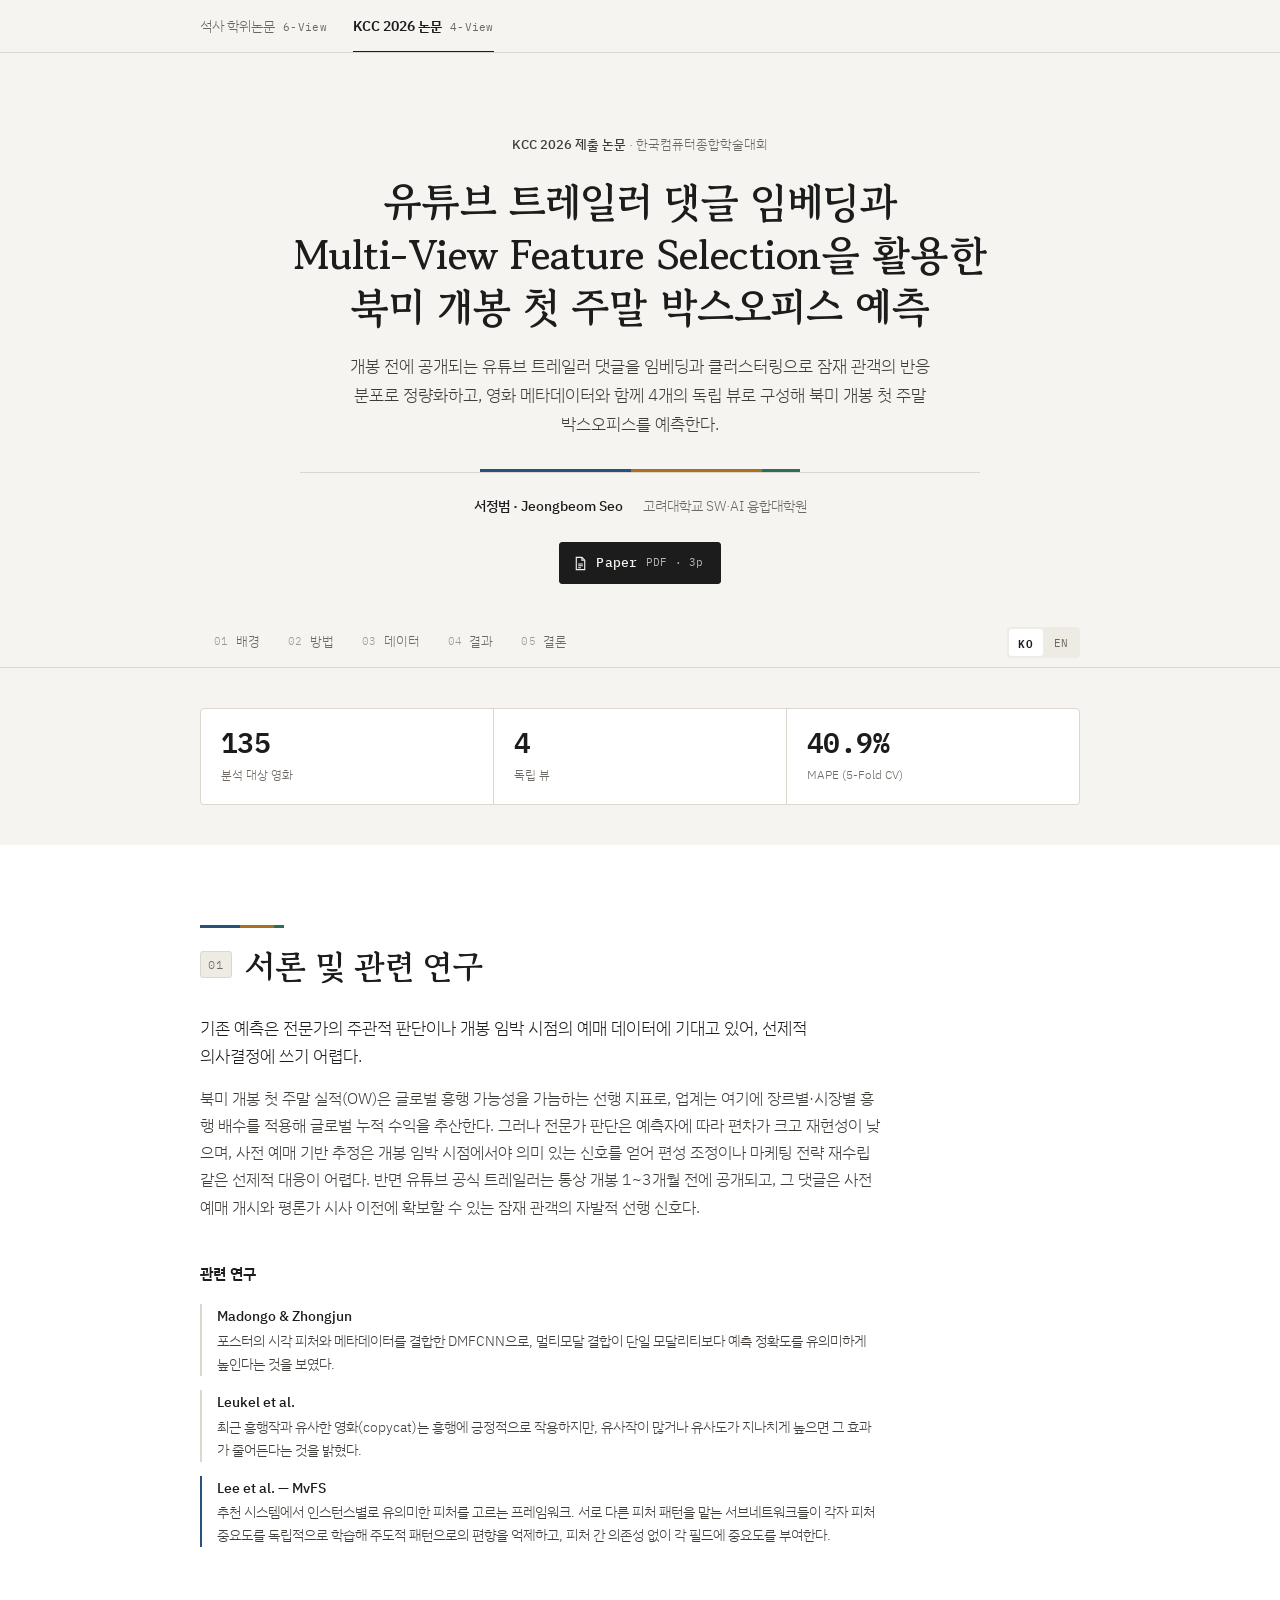
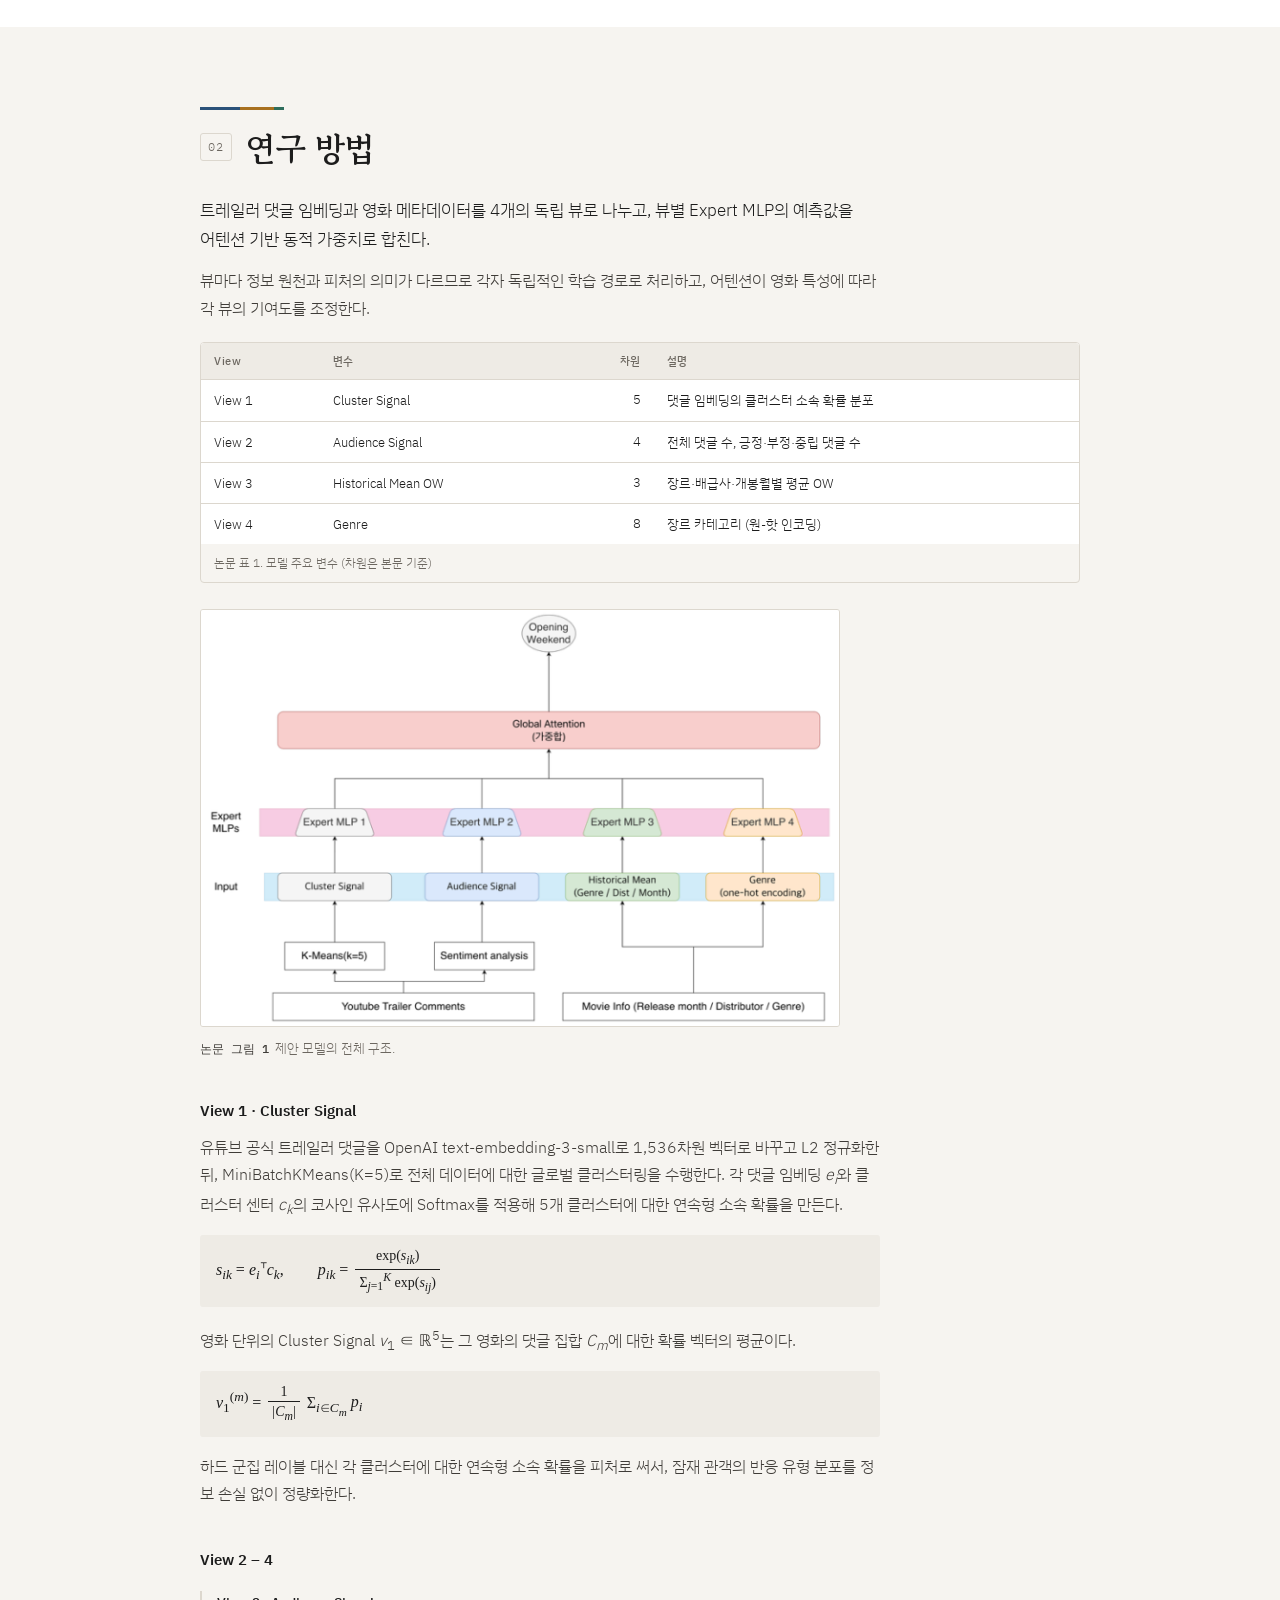
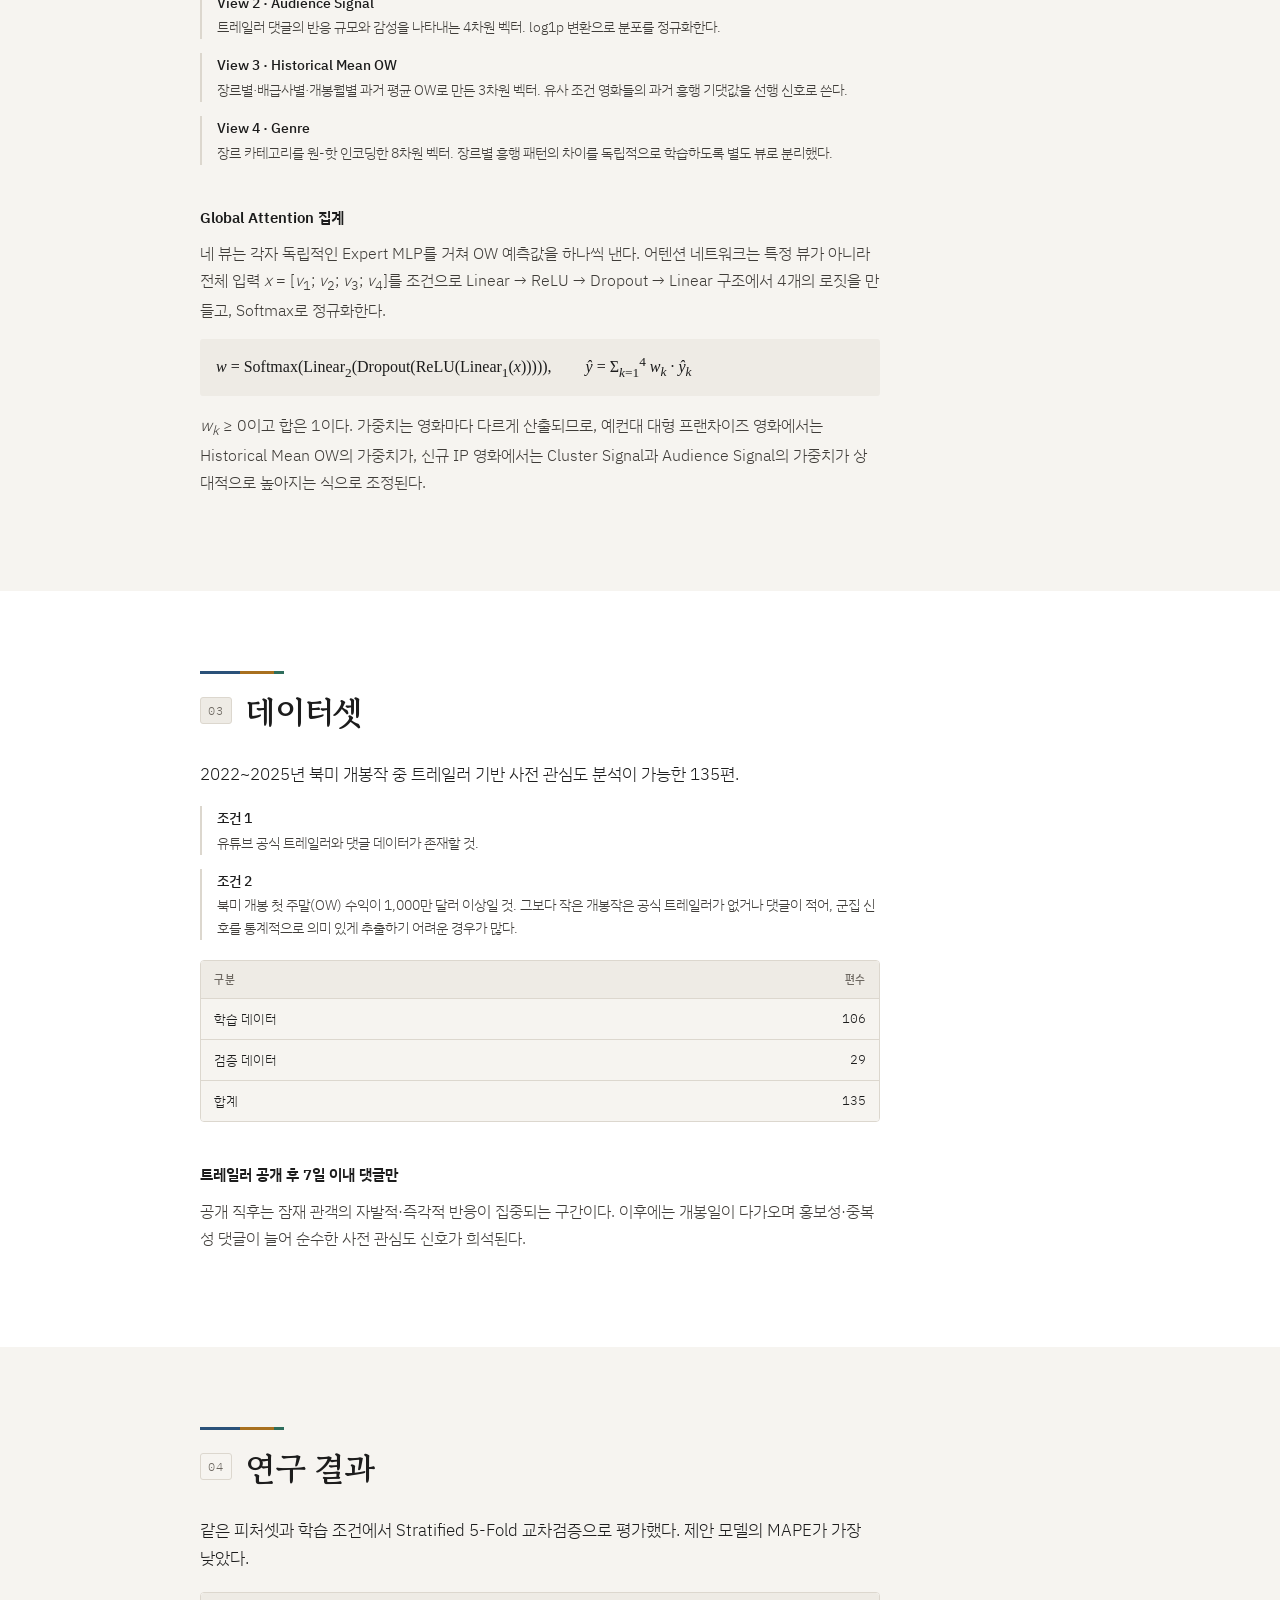
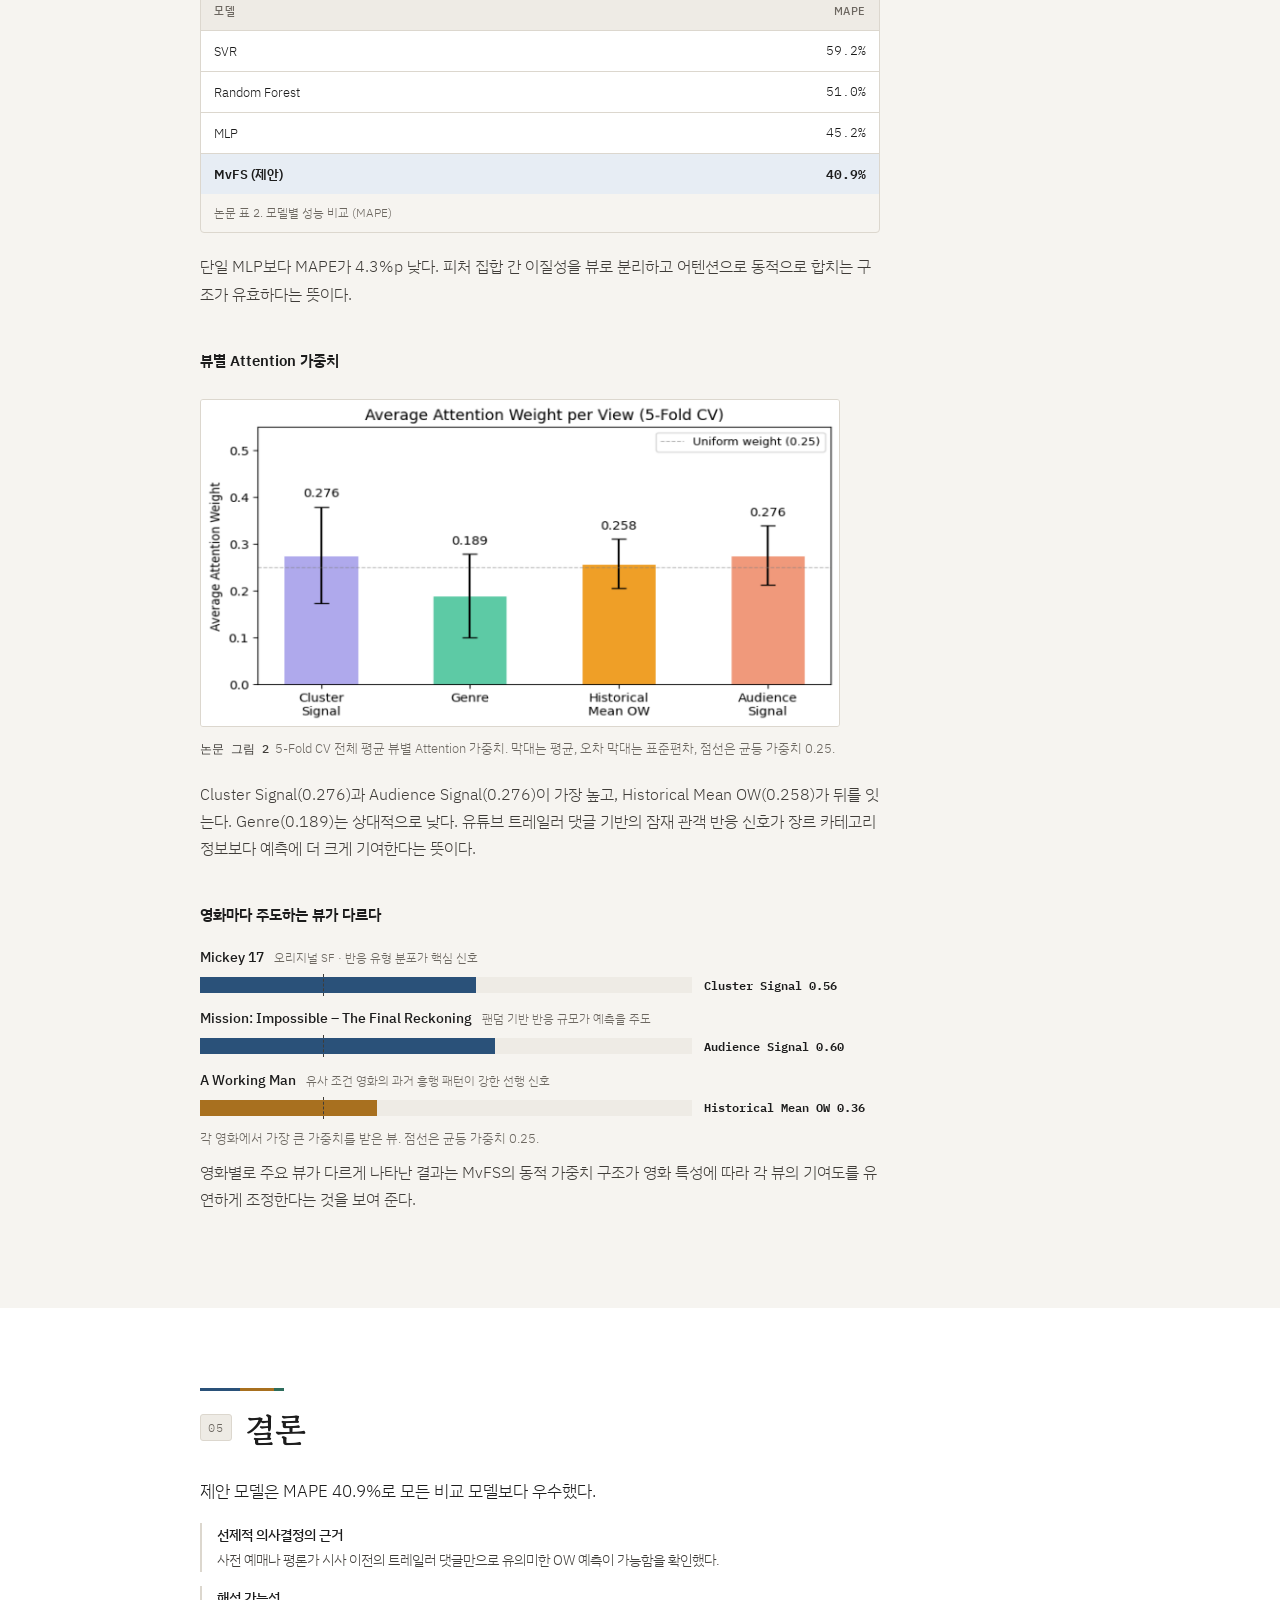
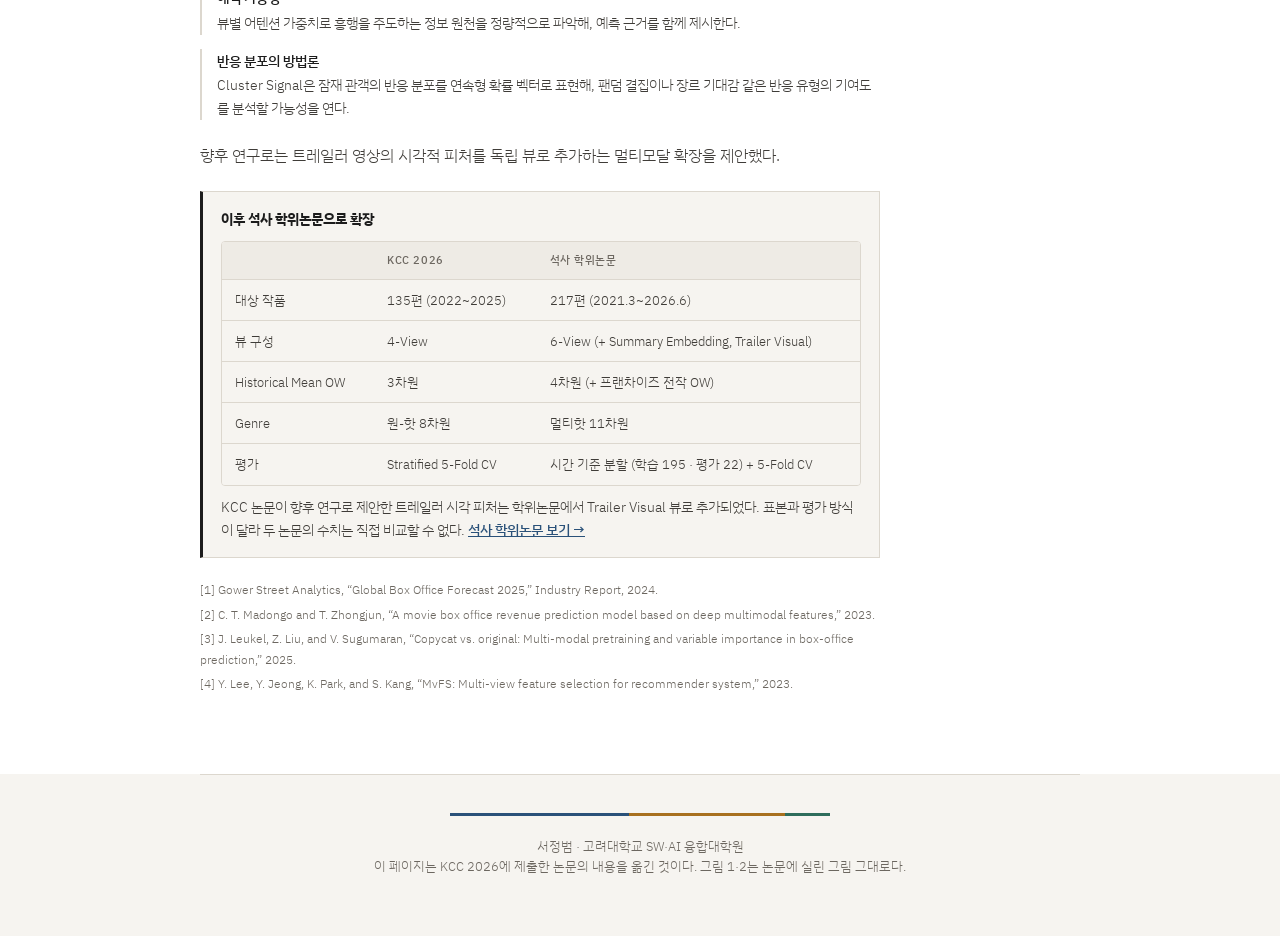
==== commit db445765: "KCC 4-View 페이지에서 RMSE 제거, MAPE만 표기 Co-Authored-By: Claude Opus 5.5 <noreply@anthropic.com>" ====
--- a/kcc.html
+++ b/kcc.html
@@ -78,7 +78,6 @@
   <div class="stats">
     <div class="stat"><span class="k">135</span><span class="l"><span class="ko">분석 대상 영화</span><span class="en">films analyzed</span></span></div>
     <div class="stat"><span class="k">4</span><span class="l"><span class="ko">독립 뷰</span><span class="en">independent views</span></span></div>
-    <div class="stat"><span class="k">$23.65M</span><span class="l"><span class="ko">RMSE (5-Fold CV)</span><span class="en">RMSE (5-fold CV)</span></span></div>
     <div class="stat"><span class="k">40.9%</span><span class="l"><span class="ko">MAPE (5-Fold CV)</span><span class="en">MAPE (5-fold CV)</span></span></div>
   </div>
 </div>
@@ -181,20 +180,20 @@
 <section id="result"><div class="wrap">
     <div class="shead"><div class="band"><i></i><i></i><i></i></div><div class="row"><span class="n">04</span><h2><span class="ko">연구 결과</span><span class="en">Results</span></h2></div></div>
     <div class="col">
-      <p class="lead"><span class="ko">같은 피처셋과 학습 조건에서 Stratified 5-Fold 교차검증으로 평가했다. 제안 모델이 모든 비교 모델보다 RMSE와 MAPE가 낮았다.</span><span class="en">All models were evaluated with stratified five-fold cross-validation on the same features and training setup. The proposed model had the lowest RMSE and MAPE of all.</span></p>
+      <p class="lead"><span class="ko">같은 피처셋과 학습 조건에서 Stratified 5-Fold 교차검증으로 평가했다. 제안 모델의 MAPE가 가장 낮았다.</span><span class="en">All models were evaluated with stratified five-fold cross-validation on the same features and training setup. The proposed model had the lowest MAPE of all.</span></p>
       <div class="tw">
         <table>
-          <caption><span class="ko">논문 표 2. 모델별 성능 비교 (백만 달러 단위로 반올림)</span><span class="en">Paper Table 2. Model comparison (rounded to $M)</span></caption>
-          <thead><tr><th><span class="ko">모델</span><span class="en">Model</span></th><th class="n">RMSE</th><th class="n">MAPE</th></tr></thead>
+          <caption><span class="ko">논문 표 2. 모델별 성능 비교 (MAPE)</span><span class="en">Paper Table 2. Model comparison (MAPE)</span></caption>
+          <thead><tr><th><span class="ko">모델</span><span class="en">Model</span></th><th class="n">MAPE</th></tr></thead>
           <tbody>
-            <tr><td>SVR</td><td class="n">$29.90M</td><td class="n">59.2%</td></tr>
-            <tr><td>Random Forest</td><td class="n">$29.01M</td><td class="n">51.0%</td></tr>
-            <tr><td>MLP</td><td class="n">$27.63M</td><td class="n">45.2%</td></tr>
-            <tr class="best"><td>MvFS <span class="ko">(제안)</span><span class="en">(ours)</span></td><td class="n lo">$23.65M</td><td class="n lo">40.9%</td></tr>
+            <tr><td>SVR</td><td class="n">59.2%</td></tr>
+            <tr><td>Random Forest</td><td class="n">51.0%</td></tr>
+            <tr><td>MLP</td><td class="n">45.2%</td></tr>
+            <tr class="best"><td>MvFS <span class="ko">(제안)</span><span class="en">(ours)</span></td><td class="n lo">40.9%</td></tr>
           </tbody>
         </table>
       </div>
-      <p><span class="ko">단일 MLP와 비교하면 RMSE가 약 399만 달러, MAPE가 4.3%p 낮다. 피처 집합 간 이질성을 뷰로 분리하고 어텐션으로 동적으로 합치는 구조가 유효하다는 뜻이다.</span><span class="en">Against a single MLP, RMSE is about $3.99M lower and MAPE 4.3pp lower &mdash; evidence that separating heterogeneous feature sets into views and fusing them dynamically with attention pays off.</span></p>
+      <p><span class="ko">단일 MLP보다 MAPE가 4.3%p 낮다. 피처 집합 간 이질성을 뷰로 분리하고 어텐션으로 동적으로 합치는 구조가 유효하다는 뜻이다.</span><span class="en">Against a single MLP, MAPE is 4.3pp lower &mdash; evidence that separating heterogeneous feature sets into views and fusing them dynamically with attention pays off.</span></p>
 
       <h3><span class="ko">뷰별 Attention 가중치</span><span class="en">Attention weight by view</span></h3>
     </div>
@@ -229,7 +228,7 @@
 <section id="conclusion" class="alt"><div class="wrap">
     <div class="shead"><div class="band"><i></i><i></i><i></i></div><div class="row"><span class="n">05</span><h2><span class="ko">결론</span><span class="en">Conclusion</span></h2></div></div>
     <div class="col">
-      <p class="lead"><span class="ko">제안 모델은 RMSE 2,365만 달러, MAPE 40.9%로 모든 비교 모델보다 우수했다.</span><span class="en">The proposed model reached an RMSE of $23.65M and a MAPE of 40.9%, ahead of every baseline.</span></p>
+      <p class="lead"><span class="ko">제안 모델은 MAPE 40.9%로 모든 비교 모델보다 우수했다.</span><span class="en">The proposed model reached a MAPE of 40.9%, ahead of every baseline.</span></p>
       <ul class="pts">
         <li><b><span class="ko">선제적 의사결정의 근거</span><span class="en">Grounds for early decisions</span></b><span class="ko">사전 예매나 평론가 시사 이전의 트레일러 댓글만으로 유의미한 OW 예측이 가능함을 확인했다.</span><span class="en">Meaningful OW forecasts are possible from trailer comments alone, before presales or critics&rsquo; screenings.</span></li>
         <li><b><span class="ko">해석 가능성</span><span class="en">Interpretability</span></b><span class="ko">뷰별 어텐션 가중치로 흥행을 주도하는 정보 원천을 정량적으로 파악해, 예측 근거를 함께 제시한다.</span><span class="en">View-level attention weights quantify which information source drives each forecast, so the rationale comes with the number.</span></li>
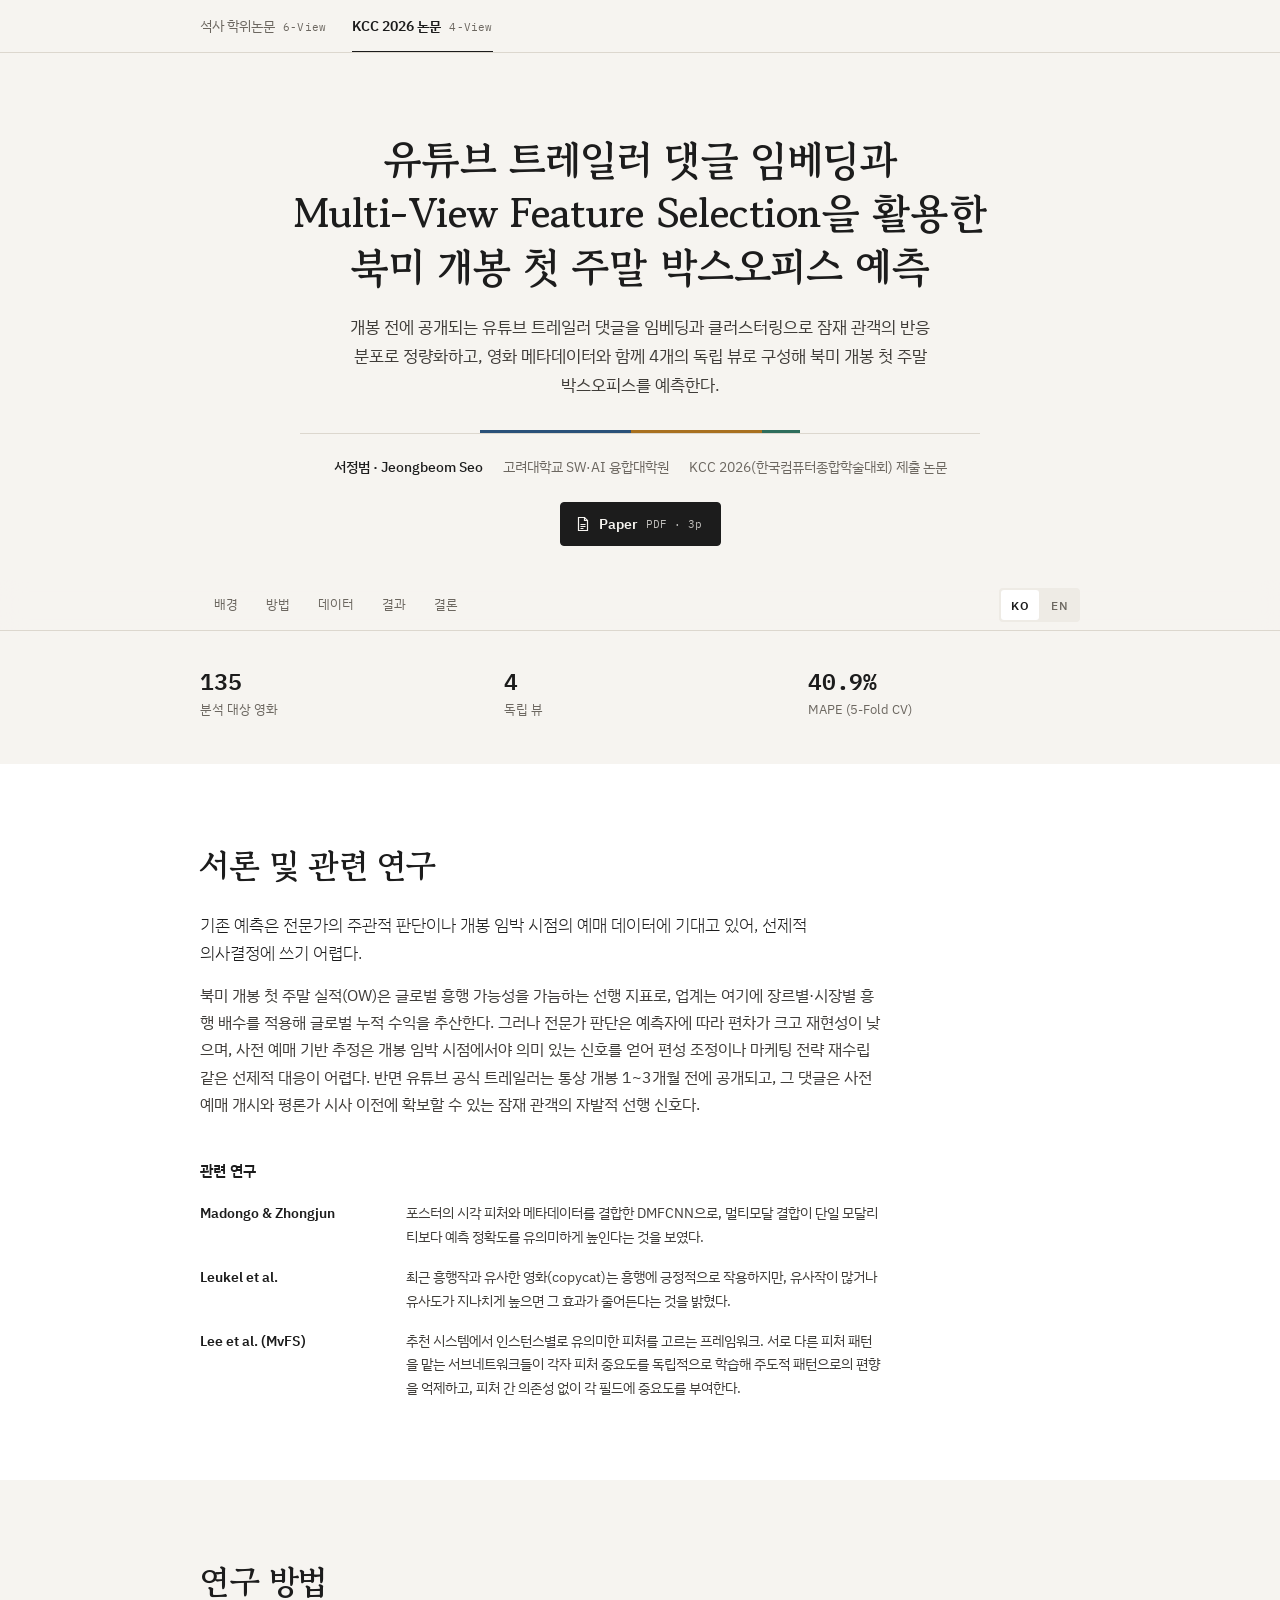
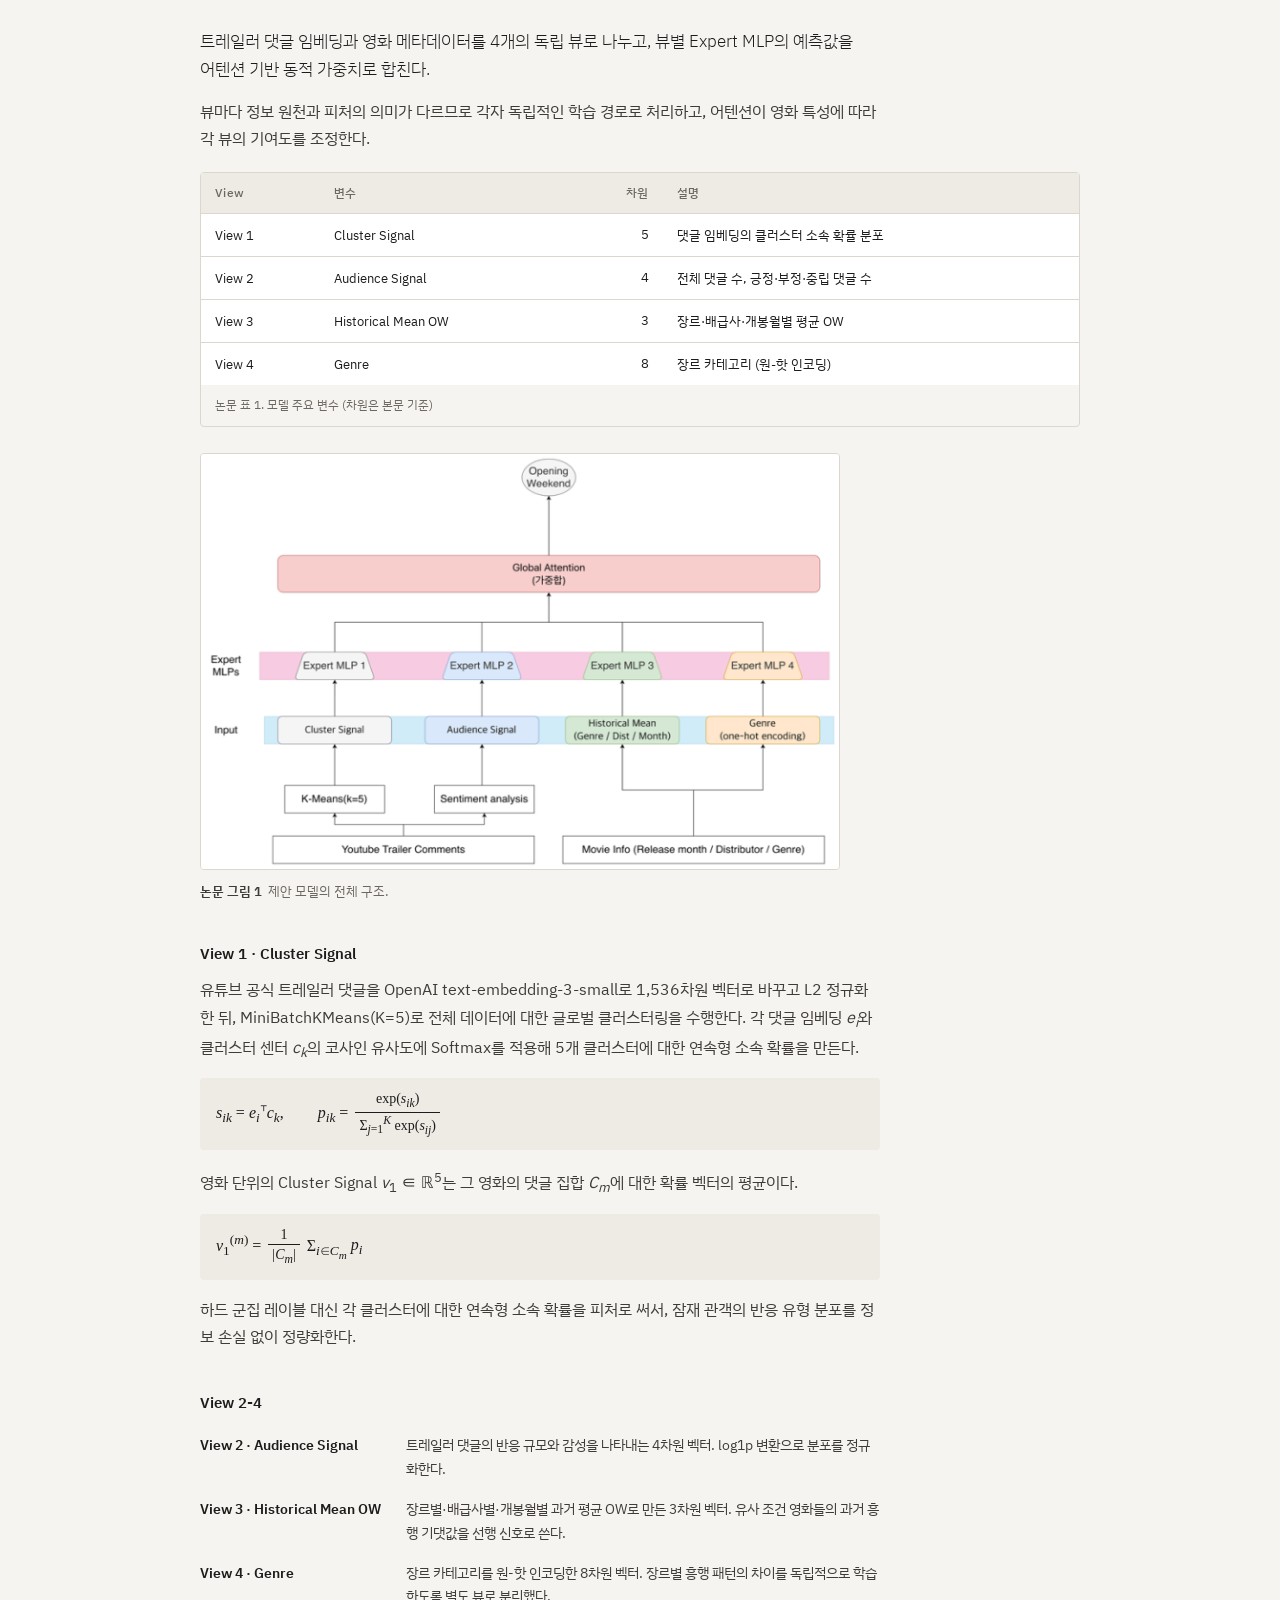
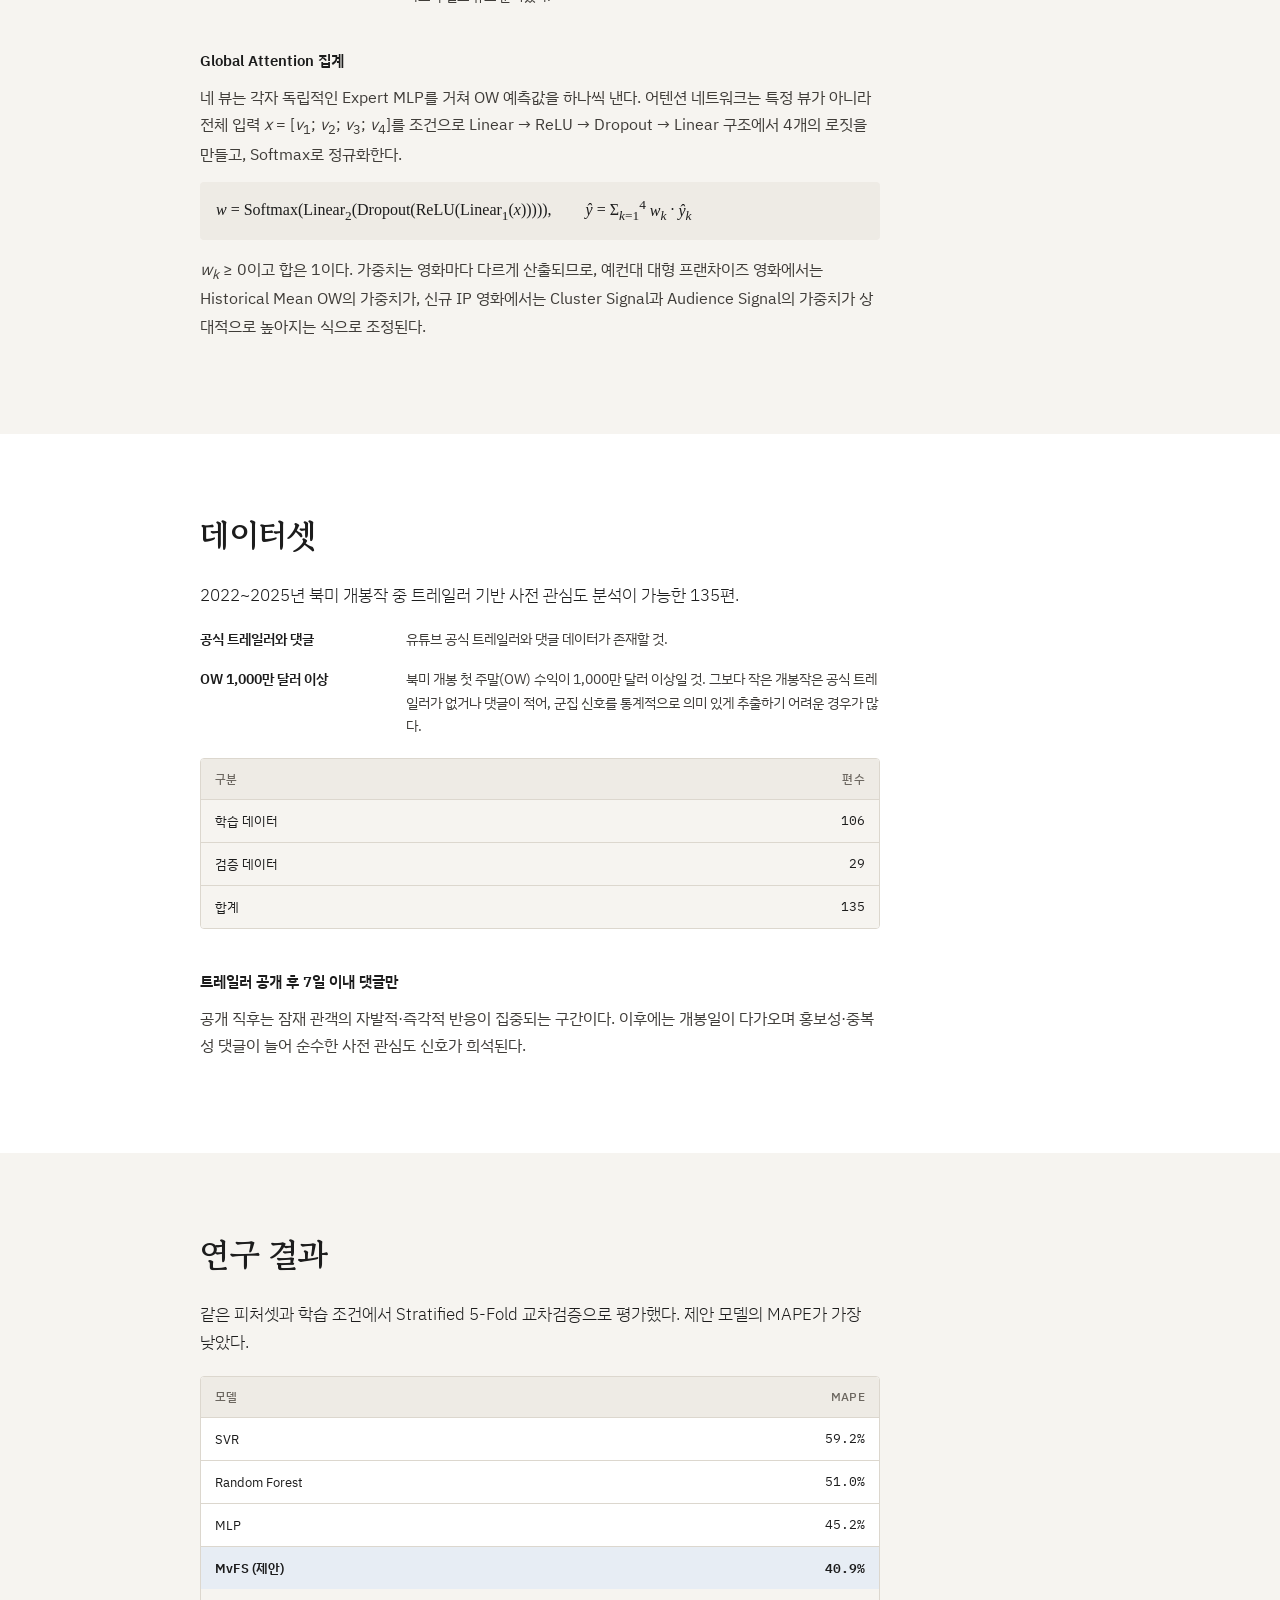
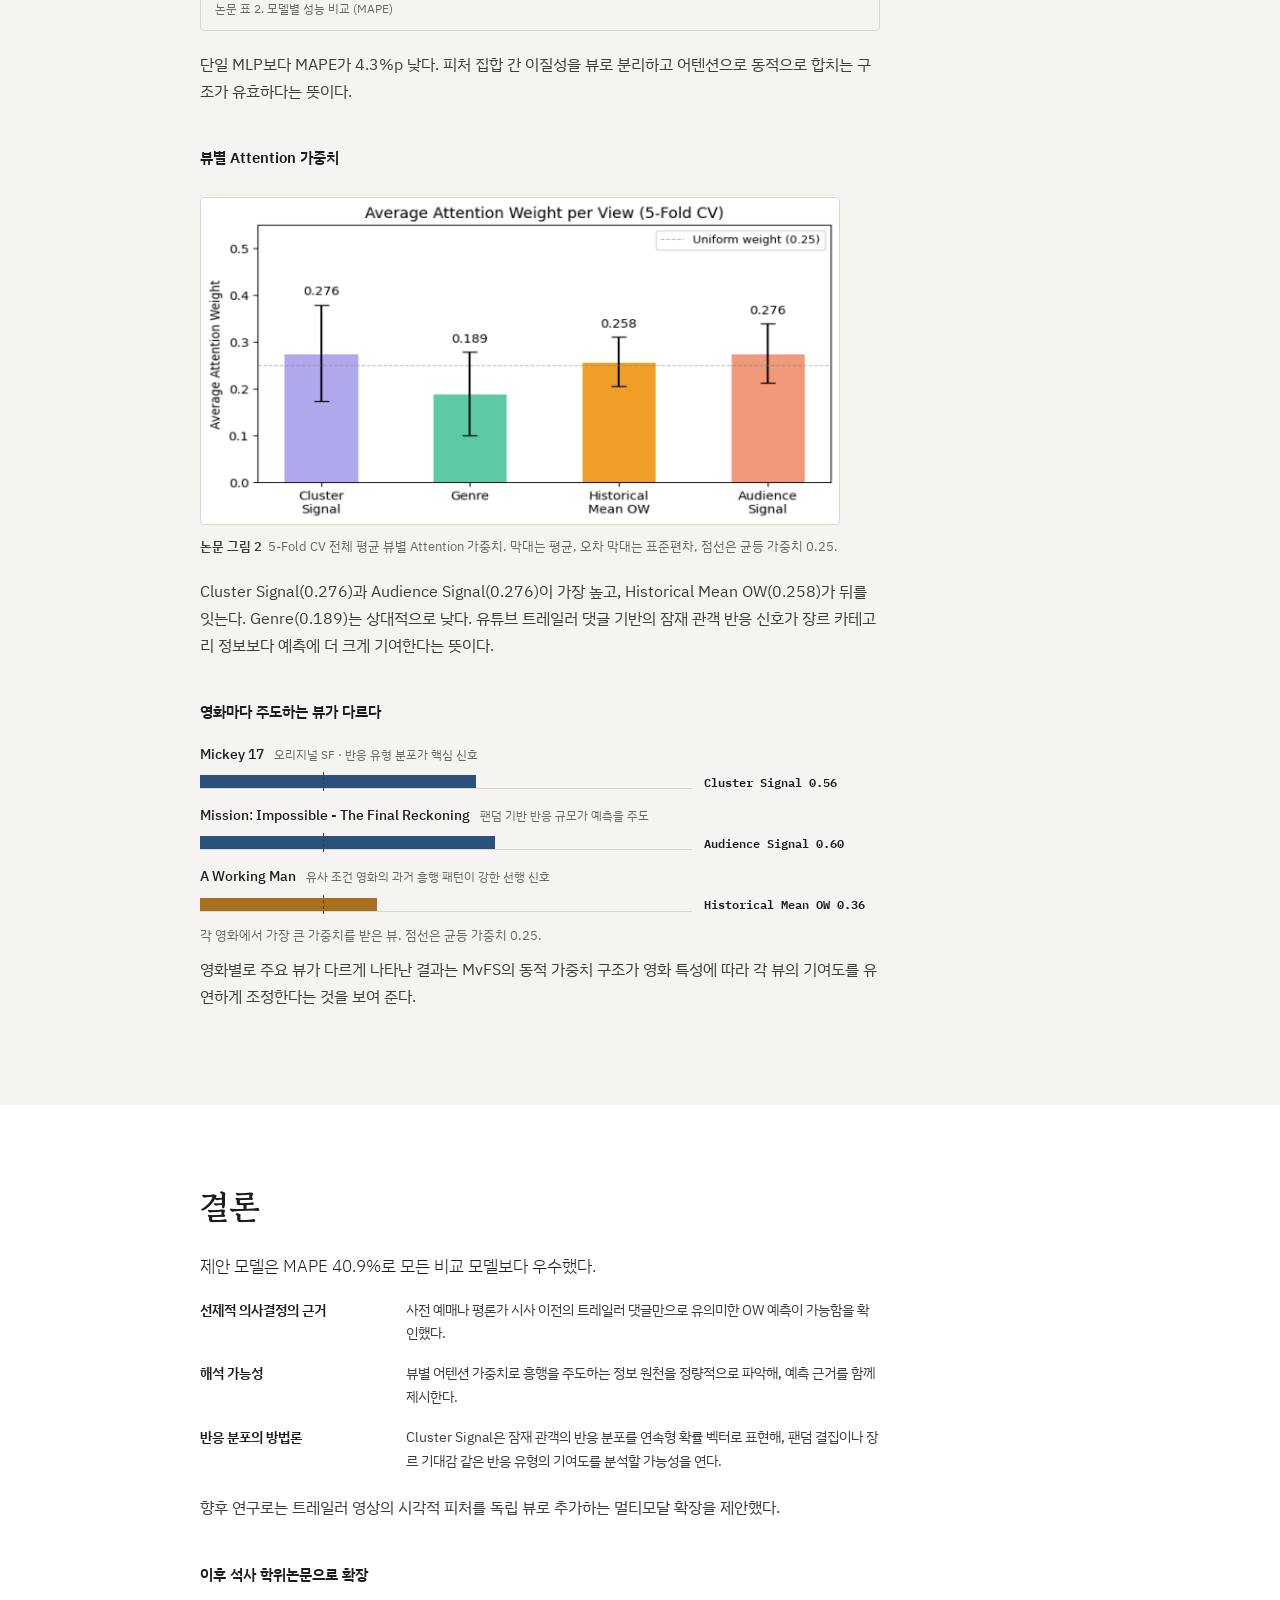
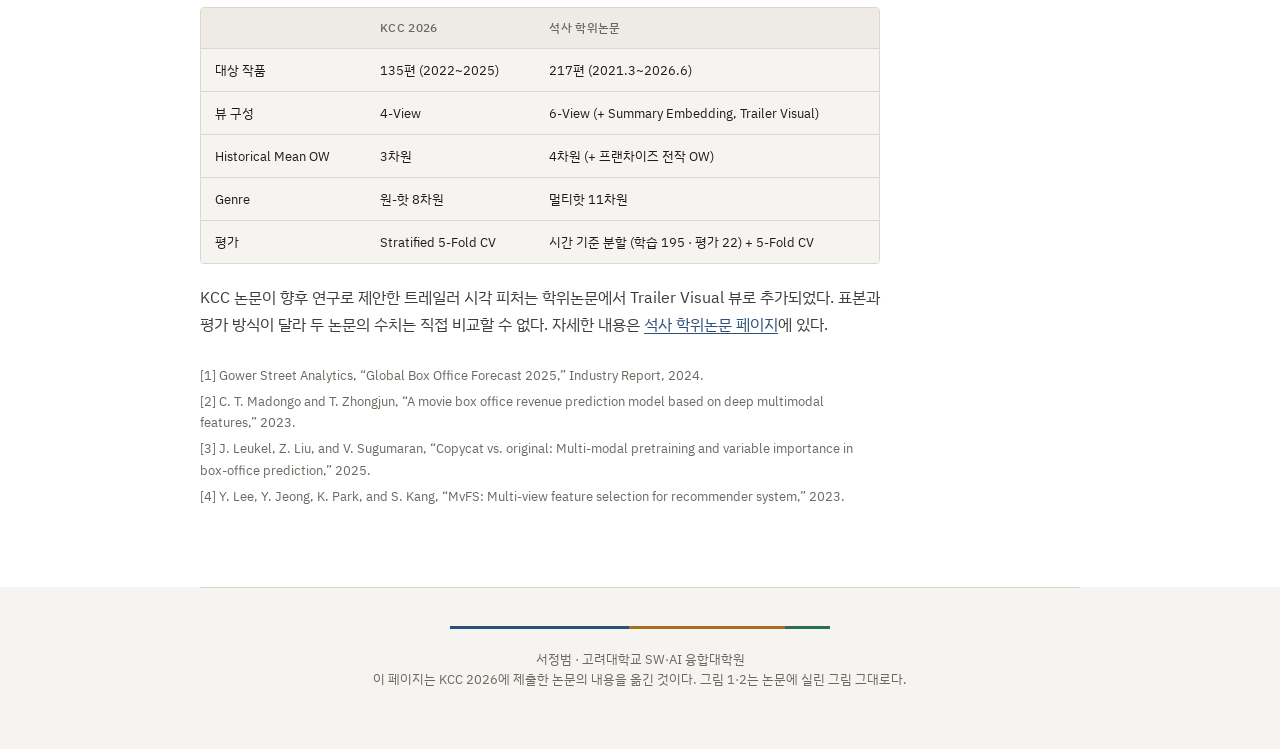
==== commit 2cd0a56d: "디자인 점검(impeccable·emil·taste) 반영 - 섹션 번호, 섹션마다 반복되던 색 띠, 제목 위 라벨, 카드 왼쪽 색 테두리 제거 - 석사학위논문·KCC 표기는 저자" ====
--- a/kcc.html
+++ b/kcc.html
@@ -13,6 +13,8 @@
 <meta property="og:image" content="https://jbseooo.github.io/trailer-ow-prediction/fig/kcc-f1-architecture.png">
 <meta name="twitter:card" content="summary_large_image">
 <link rel="icon" href="data:image/svg+xml,%3Csvg xmlns='http://www.w3.org/2000/svg' viewBox='0 0 16 16'%3E%3Crect width='16' height='16' rx='2' fill='%232a5179'/%3E%3Crect x='3' y='4' width='10' height='2' fill='white'/%3E%3Crect x='3' y='7.5' width='7' height='2' fill='white' opacity='.75'/%3E%3Crect x='3' y='11' width='4' height='2' fill='white' opacity='.5'/%3E%3C/svg%3E">
+<link rel="preconnect" href="https://fonts.googleapis.com">
+<link rel="preconnect" href="https://fonts.gstatic.com" crossorigin>
 <link rel="stylesheet" href="https://fonts.googleapis.com/css2?family=Gowun+Batang:wght@400;700&family=IBM+Plex+Sans+KR:wght@300;400;500;600&family=IBM+Plex+Mono:wght@400;500;600&display=swap">
 <link rel="stylesheet" href="site.css">
 <style>
@@ -23,14 +25,14 @@
   .film .hd b{color:var(--ink);font-weight:500}
   .film .hd span{font-size:12px;color:var(--muted)}
   .wrow{display:grid;grid-template-columns:minmax(0,1fr) 176px;align-items:center;gap:12px}
-  .wbar{position:relative;height:16px;background:var(--surface-2)}
+  .wbar{position:relative;height:14px;border-bottom:1px solid var(--line)}
   .wbar i{position:absolute;inset:0 auto 0 0;background:var(--c)}
   .wbar u{position:absolute;top:-3px;bottom:-3px;left:25%;border-left:1px dashed var(--ink-2);text-decoration:none}
   .wrow em{font-family:var(--mono);font-size:12px;font-weight:600;color:var(--ink);white-space:nowrap}
-  section.alt .wbar{background:var(--ground)}
 </style>
 </head>
 <body>
+<a class="skip" href="#main"><span class="ko">본문 바로가기</span><span class="en">Skip to content</span></a>
 
 <div class="tabbar"><div class="wrap">
   <nav aria-label="논문 버전">
@@ -41,13 +43,13 @@
 
 <div class="wrap">
   <header class="hero">
-    <p class="eyebrow"><span class="ko"><b>KCC 2026 제출 논문</b> · 한국컴퓨터종합학술대회</span><span class="en"><b>Paper submitted to KCC 2026</b> · Korea Computer Congress</span></p>
     <h1><span class="ko">유튜브 트레일러 댓글 임베딩과 <br><span style="white-space:nowrap">Multi-View</span> Feature Selection을 활용한 <br>북미 개봉 첫 주말 박스오피스 예측</span><span class="en">Predicting North American Opening Weekend Box Office <br>Using <span style="white-space:nowrap">Multi-View</span> Feature Selection with YouTube Trailer</span></h1>
     <p class="sub"><span class="ko">개봉 전에 공개되는 유튜브 트레일러 댓글을 임베딩과 클러스터링으로 잠재 관객의 반응 분포로 정량화하고, 영화 메타데이터와 함께 4개의 독립 뷰로 구성해 북미 개봉 첫 주말 박스오피스를 예측한다.</span><span class="en">YouTube trailer comments, posted before release, are turned into a distribution of potential-audience reactions through embedding and clustering, then combined with film metadata in four independent views to predict North American opening weekend box office.</span></p>
     <div class="band"><i></i><i></i><i></i></div>
     <div class="byline">
       <span><b>서정범 &middot; Jeongbeom Seo</b></span>
       <span class="ko">고려대학교 SW·AI 융합대학원</span><span class="en">Graduate School of SW·AI Convergence, Korea University</span>
+      <span class="ko">KCC 2026(한국컴퓨터종합학술대회) 제출 논문</span><span class="en">Submitted to KCC 2026 (Korea Computer Congress)</span>
     </div>
     <div class="btns">
       <a class="btn" href="paper/kcc2026-trailer-mvfs.pdf" target="_blank" rel="noopener" type="application/pdf">
@@ -58,22 +60,23 @@
   </header>
 </div>
 
-<nav class="toc">
+<nav class="toc" aria-label="섹션 목차">
   <div class="navin">
     <ul>
-      <li><a href="#intro"><span class="i">01</span><span class="ko">배경</span><span class="en">Background</span></a></li>
-      <li><a href="#method"><span class="i">02</span><span class="ko">방법</span><span class="en">Method</span></a></li>
-      <li><a href="#dataset"><span class="i">03</span><span class="ko">데이터</span><span class="en">Data</span></a></li>
-      <li><a href="#result"><span class="i">04</span><span class="ko">결과</span><span class="en">Results</span></a></li>
-      <li><a href="#conclusion"><span class="i">05</span><span class="ko">결론</span><span class="en">Conclusion</span></a></li>
+      <li><a href="#intro"><span class="ko">배경</span><span class="en">Background</span></a></li>
+      <li><a href="#method"><span class="ko">방법</span><span class="en">Method</span></a></li>
+      <li><a href="#dataset"><span class="ko">데이터</span><span class="en">Data</span></a></li>
+      <li><a href="#result"><span class="ko">결과</span><span class="en">Results</span></a></li>
+      <li><a href="#conclusion"><span class="ko">결론</span><span class="en">Conclusion</span></a></li>
     </ul>
-    <div class="langsw">
+    <div class="langsw" role="group" aria-label="언어 Language">
       <button type="button" data-lang-set="ko" aria-pressed="true">KO</button>
       <button type="button" data-lang-set="en" aria-pressed="false">EN</button>
     </div>
   </div>
 </nav>
 
+<main id="main">
 <div class="wrap">
   <div class="stats">
     <div class="stat"><span class="k">135</span><span class="l"><span class="ko">분석 대상 영화</span><span class="en">films analyzed</span></span></div>
@@ -84,7 +87,7 @@
 
 <!-- ───────────────────────── 01 배경 ───────────────────────── -->
 <section id="intro" class="alt"><div class="wrap">
-    <div class="shead"><div class="band"><i></i><i></i><i></i></div><div class="row"><span class="n">01</span><h2><span class="ko">서론 및 관련 연구</span><span class="en">Introduction and Related Work</span></h2></div></div>
+    <div class="shead"><h2><span class="ko">서론 및 관련 연구</span><span class="en">Introduction and Related Work</span></h2></div>
     <div class="col">
       <p class="lead"><span class="ko">기존 예측은 전문가의 주관적 판단이나 개봉 임박 시점의 예매 데이터에 기대고 있어, 선제적 의사결정에 쓰기 어렵다.</span><span class="en">Existing forecasts rely on expert judgment or on presales data that arrive just before release, which makes them hard to use for decisions made ahead of time.</span></p>
       <p><span class="ko">북미 개봉 첫 주말 실적(OW)은 글로벌 흥행 가능성을 가늠하는 선행 지표로, 업계는 여기에 장르별·시장별 흥행 배수를 적용해 글로벌 누적 수익을 추산한다. 그러나 전문가 판단은 예측자에 따라 편차가 크고 재현성이 낮으며, 사전 예매 기반 추정은 개봉 임박 시점에서야 의미 있는 신호를 얻어 편성 조정이나 마케팅 전략 재수립 같은 선제적 대응이 어렵다. 반면 유튜브 공식 트레일러는 통상 개봉 1~3개월 전에 공개되고, 그 댓글은 사전 예매 개시와 평론가 시사 이전에 확보할 수 있는 잠재 관객의 자발적 선행 신호다.</span><span class="en">North American opening weekend (OW) is a leading indicator of a film&rsquo;s global potential; the industry applies genre- and market-specific multipliers to it to estimate worldwide totals. Expert judgment, however, varies widely between forecasters and is hard to reproduce, and presales-based estimates only produce a meaningful signal close to release, leaving little room to adjust scheduling or marketing. Official YouTube trailers, by contrast, typically go live one to three months before release, and their comments are a voluntary leading signal from potential audiences, available before presales open and before critics&rsquo; screenings.</span></p>
@@ -93,14 +96,14 @@
       <ul class="pts">
         <li><b>Madongo &amp; Zhongjun</b><span class="ko">포스터의 시각 피처와 메타데이터를 결합한 DMFCNN으로, 멀티모달 결합이 단일 모달리티보다 예측 정확도를 유의미하게 높인다는 것을 보였다.</span><span class="en">DMFCNN combines poster visual features with metadata, showing that multimodal fusion clearly beats a single modality.</span></li>
         <li><b>Leukel et al.</b><span class="ko">최근 흥행작과 유사한 영화(copycat)는 흥행에 긍정적으로 작용하지만, 유사작이 많거나 유사도가 지나치게 높으면 그 효과가 줄어든다는 것을 밝혔다.</span><span class="en">Films resembling recent hits (copycats) do better at the box office, but the effect fades when there are many such films or the resemblance is too close.</span></li>
-        <li class="hi"><b>Lee et al. &mdash; MvFS</b><span class="ko">추천 시스템에서 인스턴스별로 유의미한 피처를 고르는 프레임워크. 서로 다른 피처 패턴을 맡는 서브네트워크들이 각자 피처 중요도를 독립적으로 학습해 주도적 패턴으로의 편향을 억제하고, 피처 간 의존성 없이 각 필드에 중요도를 부여한다.</span><span class="en">A recommender-system framework for selecting useful features per instance. Sub-networks, each covering a different feature pattern, learn feature importance independently, which curbs bias toward dominant patterns and scores each field without inter-feature dependence.</span></li>
+        <li><b>Lee et al. (MvFS)</b><span class="ko">추천 시스템에서 인스턴스별로 유의미한 피처를 고르는 프레임워크. 서로 다른 피처 패턴을 맡는 서브네트워크들이 각자 피처 중요도를 독립적으로 학습해 주도적 패턴으로의 편향을 억제하고, 피처 간 의존성 없이 각 필드에 중요도를 부여한다.</span><span class="en">A recommender-system framework for selecting useful features per instance. Sub-networks, each covering a different feature pattern, learn feature importance independently, which curbs bias toward dominant patterns and scores each field without inter-feature dependence.</span></li>
       </ul>
     </div>
 </div></section>
 
 <!-- ───────────────────────── 02 방법 ───────────────────────── -->
 <section id="method"><div class="wrap">
-    <div class="shead"><div class="band"><i></i><i></i><i></i></div><div class="row"><span class="n">02</span><h2><span class="ko">연구 방법</span><span class="en">Method</span></h2></div></div>
+    <div class="shead"><h2><span class="ko">연구 방법</span><span class="en">Method</span></h2></div>
     <div class="col">
       <p class="lead"><span class="ko">트레일러 댓글 임베딩과 영화 메타데이터를 4개의 독립 뷰로 나누고, 뷰별 Expert MLP의 예측값을 어텐션 기반 동적 가중치로 합친다.</span><span class="en">Trailer-comment embeddings and film metadata are split into four independent views; the predictions of per-view Expert MLPs are combined with attention-based dynamic weights.</span></p>
       <p><span class="ko">뷰마다 정보 원천과 피처의 의미가 다르므로 각자 독립적인 학습 경로로 처리하고, 어텐션이 영화 특성에 따라 각 뷰의 기여도를 조정한다.</span><span class="en">Because the views differ in source and meaning, each follows its own learning path, and attention adjusts each view&rsquo;s contribution to the film at hand.</span></p>
@@ -134,10 +137,10 @@
       </div>
       <p><span class="ko">하드 군집 레이블 대신 각 클러스터에 대한 연속형 소속 확률을 피처로 써서, 잠재 관객의 반응 유형 분포를 정보 손실 없이 정량화한다.</span><span class="en">Using continuous memberships instead of hard cluster labels quantifies the mix of potential-audience reaction types without discarding information.</span></p>
 
-      <h3>View 2 &ndash; 4</h3>
+      <h3>View 2-4</h3>
       <ul class="pts">
         <li><b>View 2 &middot; Audience Signal</b><span class="ko">트레일러 댓글의 반응 규모와 감성을 나타내는 4차원 벡터. log1p 변환으로 분포를 정규화한다.</span><span class="en">A 4-d vector for the volume and sentiment of trailer comments, normalised with a log1p transform.</span></li>
-        <li><b>View 3 &middot; Historical Mean OW</b><span class="ko">장르별·배급사별·개봉월별 과거 평균 OW로 만든 3차원 벡터. 유사 조건 영화들의 과거 흥행 기댓값을 선행 신호로 쓴다.</span><span class="en">A 3-d vector of historical mean OW by genre, distributor and release month &mdash; the past expectation for films in similar conditions, used as a leading signal.</span></li>
+        <li><b>View 3 &middot; Historical Mean OW</b><span class="ko">장르별·배급사별·개봉월별 과거 평균 OW로 만든 3차원 벡터. 유사 조건 영화들의 과거 흥행 기댓값을 선행 신호로 쓴다.</span><span class="en">A 3-d vector of historical mean OW by genre, distributor and release month: the past expectation for films in similar conditions, used as a leading signal.</span></li>
         <li><b>View 4 &middot; Genre</b><span class="ko">장르 카테고리를 원-핫 인코딩한 8차원 벡터. 장르별 흥행 패턴의 차이를 독립적으로 학습하도록 별도 뷰로 분리했다.</span><span class="en">An 8-d one-hot genre vector, kept as its own view so that genre-specific patterns are learned independently.</span></li>
       </ul>
 
@@ -152,12 +155,12 @@
 
 <!-- ───────────────────────── 03 데이터 ───────────────────────── -->
 <section id="dataset" class="alt"><div class="wrap">
-    <div class="shead"><div class="band"><i></i><i></i><i></i></div><div class="row"><span class="n">03</span><h2><span class="ko">데이터셋</span><span class="en">Dataset</span></h2></div></div>
-    <div class="col">
-      <p class="lead"><span class="ko">2022~2025년 북미 개봉작 중 트레일러 기반 사전 관심도 분석이 가능한 135편.</span><span class="en">135 North American releases from 2022&ndash;2025 for which trailer-based pre-release interest can be analysed.</span></p>
-      <ul class="pts">
-        <li><b><span class="ko">조건 1</span><span class="en">Condition 1</span></b><span class="ko">유튜브 공식 트레일러와 댓글 데이터가 존재할 것.</span><span class="en">An official YouTube trailer with comment data exists.</span></li>
-        <li><b><span class="ko">조건 2</span><span class="en">Condition 2</span></b><span class="ko">북미 개봉 첫 주말(OW) 수익이 1,000만 달러 이상일 것. 그보다 작은 개봉작은 공식 트레일러가 없거나 댓글이 적어, 군집 신호를 통계적으로 의미 있게 추출하기 어려운 경우가 많다.</span><span class="en">North American OW of at least $10M. Smaller releases often lack an official trailer or have too few comments to extract a statistically meaningful cluster signal.</span></li>
+    <div class="shead"><h2><span class="ko">데이터셋</span><span class="en">Dataset</span></h2></div>
+    <div class="col">
+      <p class="lead"><span class="ko">2022~2025년 북미 개봉작 중 트레일러 기반 사전 관심도 분석이 가능한 135편.</span><span class="en">135 North American releases from 2022-2025 for which trailer-based pre-release interest can be analysed.</span></p>
+      <ul class="pts">
+        <li><b><span class="ko">공식 트레일러와 댓글</span><span class="en">Official trailer with comments</span></b><span class="ko">유튜브 공식 트레일러와 댓글 데이터가 존재할 것.</span><span class="en">An official YouTube trailer with comment data exists.</span></li>
+        <li><b><span class="ko">OW 1,000만 달러 이상</span><span class="en">OW of $10M or more</span></b><span class="ko">북미 개봉 첫 주말(OW) 수익이 1,000만 달러 이상일 것. 그보다 작은 개봉작은 공식 트레일러가 없거나 댓글이 적어, 군집 신호를 통계적으로 의미 있게 추출하기 어려운 경우가 많다.</span><span class="en">North American OW of at least $10M. Smaller releases often lack an official trailer or have too few comments to extract a statistically meaningful cluster signal.</span></li>
       </ul>
     </div>
     <div class="col">
@@ -178,7 +181,7 @@
 
 <!-- ───────────────────────── 04 결과 ───────────────────────── -->
 <section id="result"><div class="wrap">
-    <div class="shead"><div class="band"><i></i><i></i><i></i></div><div class="row"><span class="n">04</span><h2><span class="ko">연구 결과</span><span class="en">Results</span></h2></div></div>
+    <div class="shead"><h2><span class="ko">연구 결과</span><span class="en">Results</span></h2></div>
     <div class="col">
       <p class="lead"><span class="ko">같은 피처셋과 학습 조건에서 Stratified 5-Fold 교차검증으로 평가했다. 제안 모델의 MAPE가 가장 낮았다.</span><span class="en">All models were evaluated with stratified five-fold cross-validation on the same features and training setup. The proposed model had the lowest MAPE of all.</span></p>
       <div class="tw">
@@ -193,7 +196,7 @@
           </tbody>
         </table>
       </div>
-      <p><span class="ko">단일 MLP보다 MAPE가 4.3%p 낮다. 피처 집합 간 이질성을 뷰로 분리하고 어텐션으로 동적으로 합치는 구조가 유효하다는 뜻이다.</span><span class="en">Against a single MLP, MAPE is 4.3pp lower &mdash; evidence that separating heterogeneous feature sets into views and fusing them dynamically with attention pays off.</span></p>
+      <p><span class="ko">단일 MLP보다 MAPE가 4.3%p 낮다. 피처 집합 간 이질성을 뷰로 분리하고 어텐션으로 동적으로 합치는 구조가 유효하다는 뜻이다.</span><span class="en">Against a single MLP, MAPE is 4.3pp lower, evidence that separating heterogeneous feature sets into views and fusing them dynamically with attention pays off.</span></p>
 
       <h3><span class="ko">뷰별 Attention 가중치</span><span class="en">Attention weight by view</span></h3>
     </div>
@@ -211,7 +214,7 @@
           <div class="wrow"><div class="wbar" role="img" aria-label="Cluster Signal 0.56"><i style="width:56%"></i><u></u></div><em>Cluster Signal 0.56</em></div>
         </div>
         <div class="film" style="--c:var(--cmt)">
-          <div class="hd"><b>Mission: Impossible &ndash; The Final Reckoning</b><span class="ko">팬덤 기반 반응 규모가 예측을 주도</span><span class="en">fandom-driven reaction volume leads</span></div>
+          <div class="hd"><b>Mission: Impossible - The Final Reckoning</b><span class="ko">팬덤 기반 반응 규모가 예측을 주도</span><span class="en">fandom-driven reaction volume leads</span></div>
           <div class="wrow"><div class="wbar" role="img" aria-label="Audience Signal 0.60"><i style="width:60%"></i><u></u></div><em>Audience Signal 0.60</em></div>
         </div>
         <div class="film" style="--c:var(--meta)">
@@ -226,7 +229,7 @@
 
 <!-- ───────────────────────── 05 결론 ───────────────────────── -->
 <section id="conclusion" class="alt"><div class="wrap">
-    <div class="shead"><div class="band"><i></i><i></i><i></i></div><div class="row"><span class="n">05</span><h2><span class="ko">결론</span><span class="en">Conclusion</span></h2></div></div>
+    <div class="shead"><h2><span class="ko">결론</span><span class="en">Conclusion</span></h2></div>
     <div class="col">
       <p class="lead"><span class="ko">제안 모델은 MAPE 40.9%로 모든 비교 모델보다 우수했다.</span><span class="en">The proposed model reached a MAPE of 40.9%, ahead of every baseline.</span></p>
       <ul class="pts">
@@ -236,22 +239,20 @@
       </ul>
       <p style="margin-top:22px"><span class="ko">향후 연구로는 트레일러 영상의 시각적 피처를 독립 뷰로 추가하는 멀티모달 확장을 제안했다.</span><span class="en">As future work, the paper proposed a multimodal extension that adds trailer visual features as an independent view.</span></p>
 
-      <div class="callout">
-        <p style="margin:0 0 10px;color:var(--ink)"><b><span class="ko">이후 석사 학위논문으로 확장</span><span class="en">Extended in the master&rsquo;s thesis</span></b></p>
-        <div class="tw" style="margin:0 0 10px">
+      <h3><span class="ko">이후 석사 학위논문으로 확장</span><span class="en">Extended in the master&rsquo;s thesis</span></h3>
+      <div class="tw">
           <table>
             <thead><tr><th></th><th>KCC 2026</th><th><span class="ko">석사 학위논문</span><span class="en">Master&rsquo;s thesis</span></th></tr></thead>
             <tbody>
-              <tr><td><span class="ko">대상 작품</span><span class="en">Films</span></td><td><span class="ko">135편 (2022~2025)</span><span class="en">135 (2022&ndash;2025)</span></td><td><span class="ko">217편 (2021.3~2026.6)</span><span class="en">217 (Mar 2021&ndash;Jun 2026)</span></td></tr>
+              <tr><td><span class="ko">대상 작품</span><span class="en">Films</span></td><td><span class="ko">135편 (2022~2025)</span><span class="en">135 (2022-2025)</span></td><td><span class="ko">217편 (2021.3~2026.6)</span><span class="en">217 (Mar 2021 to Jun 2026)</span></td></tr>
               <tr><td><span class="ko">뷰 구성</span><span class="en">Views</span></td><td>4-View</td><td><span class="ko">6-View (+ Summary Embedding, Trailer Visual)</span><span class="en">6-View (+ Summary Embedding, Trailer Visual)</span></td></tr>
               <tr><td>Historical Mean OW</td><td><span class="ko">3차원</span><span class="en">3-d</span></td><td><span class="ko">4차원 (+ 프랜차이즈 전작 OW)</span><span class="en">4-d (+ previous franchise OW)</span></td></tr>
               <tr><td>Genre</td><td><span class="ko">원-핫 8차원</span><span class="en">one-hot, 8-d</span></td><td><span class="ko">멀티핫 11차원</span><span class="en">multi-hot, 11-d</span></td></tr>
               <tr><td><span class="ko">평가</span><span class="en">Evaluation</span></td><td>Stratified 5-Fold CV</td><td><span class="ko">시간 기준 분할 (학습 195 · 평가 22) + 5-Fold CV</span><span class="en">temporal split (195 train · 22 test) + 5-fold CV</span></td></tr>
             </tbody>
           </table>
-        </div>
-        <p style="margin:0"><span class="ko">KCC 논문이 향후 연구로 제안한 트레일러 시각 피처는 학위논문에서 Trailer Visual 뷰로 추가되었다. 표본과 평가 방식이 달라 두 논문의 수치는 직접 비교할 수 없다. <a href="./">석사 학위논문 보기 →</a></span><span class="en">The trailer visual features proposed here as future work became the Trailer Visual view in the thesis. Samples and evaluation differ, so the two papers&rsquo; numbers are not directly comparable. <a href="./">See the master&rsquo;s thesis →</a></span></p>
-      </div>
+      </div>
+      <p><span class="ko">KCC 논문이 향후 연구로 제안한 트레일러 시각 피처는 학위논문에서 Trailer Visual 뷰로 추가되었다. 표본과 평가 방식이 달라 두 논문의 수치는 직접 비교할 수 없다. 자세한 내용은 <a href="./">석사 학위논문 페이지</a>에 있다.</span><span class="en">The trailer visual features proposed here as future work became the Trailer Visual view in the thesis. Samples and evaluation differ, so the two papers&rsquo; numbers are not directly comparable. Details are on the <a href="./">master&rsquo;s thesis page</a>.</span></p>
 
       <ul class="refs">
         <li>[1] Gower Street Analytics, &ldquo;Global Box Office Forecast 2025,&rdquo; Industry Report, 2024.</li>
@@ -261,6 +262,8 @@
       </ul>
     </div>
 </div></section>
+
+</main>
 
 <div class="wrap">
   <footer>
--- a/site.css
+++ b/site.css
@@ -3,13 +3,15 @@
   img{max-width:100%}
   [hidden]{display:none!important}
 
-  /* 색은 논문 그림과 같은 팔레트: 댓글 #2a5179 · 메타데이터 #a8701f · 영상 #2e6d5c */
+  /* 색은 논문 그림과 같은 팔레트: 댓글 #2a5179, 메타데이터 #a8701f, 영상 #2e6d5c */
   :root{
     --ground:#f6f4f0; --surface:#ffffff; --surface-2:#eeebe5;
     --ink:#1c1c1c; --ink-2:#3f3c38; --muted:#6c6760; --line:#dcd7ce;
     --cmt:#2a5179; --meta:#a8701f; --meta-ink:#87590f; --vis:#2e6d5c;
     --cmt-soft:#e7edf4; --meta-soft:#f6eedf; --vis-soft:#e4eeea;
     --img-filter:none;
+    --r:4px;
+    --ease-out:cubic-bezier(.23,1,.32,1);
     --display:'Gowun Batang',Georgia,'Times New Roman',serif;
     --body:'IBM Plex Sans KR','Apple SD Gothic Neo',system-ui,sans-serif;
     --mono:'IBM Plex Mono','SFMono-Regular',Consolas,monospace;
@@ -31,28 +33,39 @@
     --img-filter:brightness(.92);
   }
   *{box-sizing:border-box}
+  @media (prefers-reduced-motion:no-preference){html{scroll-behavior:smooth}}
   body{background:var(--ground);color:var(--ink);font-family:var(--body);
-       font-weight:300;line-height:1.7;margin:0;-webkit-font-smoothing:antialiased}
+       font-weight:400;line-height:1.7;margin:0;-webkit-font-smoothing:antialiased}
   .wrap{max-width:920px;margin:0 auto;padding-inline:20px}
   .col{max-width:680px}
   p{margin:0 0 .9em;color:var(--ink-2)}
   h1,h2,h3{text-wrap:balance;margin:0}
-  h1,h2,h3,.lead,.sub,ul.pts b{word-break:keep-all}
-  a{color:var(--cmt)}
+  h1,h2,h3,.lead,.sub,ul.pts b,ol.steps b{word-break:keep-all}
   strong{font-weight:600;color:var(--ink)}
   em{font-style:normal;color:var(--ink);font-weight:500}
   .num{font-family:var(--mono);font-variant-numeric:tabular-nums}
 
-  /* 언어 전환 — 기본은 한국어 */
+  /* 브라우저 기본 표면: 링크 밑줄, 포커스, 선택 영역, 스크롤바 */
+  a{color:var(--cmt);text-decoration-thickness:1px;text-underline-offset:3px}
+  :focus-visible{outline:2px solid var(--cmt);outline-offset:2px;border-radius:2px}
+  ::selection{background:color-mix(in srgb,var(--cmt) 24%,transparent);color:inherit}
+  .tw,.figscroll{scrollbar-width:thin;scrollbar-color:var(--line) transparent}
+
+  .skip{position:absolute;left:12px;top:-60px;z-index:40;background:var(--ink);color:var(--ground);
+        padding:8px 14px;border-radius:var(--r);font-size:13px;text-decoration:none}
+  .skip:focus{top:12px}
+
+  /* 언어 전환, 기본은 한국어 */
   :root[data-lang="en"] .ko{display:none}
   :root:not([data-lang="en"]) .en{display:none}
-  .langsw{display:flex;gap:2px;background:var(--surface-2);border-radius:4px;padding:2px;align-self:center}
-  .langsw button{font-family:var(--mono);font-size:11px;letter-spacing:.06em;border:0;
-    background:transparent;color:var(--muted);padding:4px 9px;border-radius:3px;cursor:pointer}
+  .langsw{display:flex;gap:2px;background:var(--surface-2);border-radius:var(--r);padding:2px;align-self:center}
+  .langsw button{font-family:var(--body);font-size:12px;font-weight:500;letter-spacing:.04em;border:0;
+    background:transparent;color:var(--muted);min-width:36px;min-height:30px;padding:4px 10px;
+    border-radius:3px;cursor:pointer;transition:background-color 150ms ease,color 150ms ease,transform 160ms var(--ease-out)}
   .langsw button[aria-pressed="true"]{background:var(--surface);color:var(--ink);font-weight:600}
-  .langsw button:focus-visible{outline:2px solid var(--cmt);outline-offset:1px}
-
-  /* 세 갈래 데이터의 평균 어텐션 비중(댓글 .472 · 메타 .410 · 영상 .118)을 띠 길이로 */
+  @media (hover:hover) and (pointer:fine){.langsw button:hover{color:var(--ink)}}
+
+  /* 세 갈래 데이터의 평균 어텐션 비중(댓글 .472, 메타 .410, 영상 .118)을 띠 길이로 */
   .band{height:3px;display:flex;overflow:hidden}
   .band i{display:block;height:100%}
   .band i:nth-child(1){background:var(--cmt);flex:47.2}
@@ -62,7 +75,7 @@
   header.hero{padding-block:clamp(40px,8vw,80px) 34px;text-align:center}
   .hero > *{margin-inline:auto}
   h1{font-family:var(--display);font-weight:700;letter-spacing:-.012em;
-     font-size:clamp(25px,4.3vw,41px);line-height:1.28;margin-bottom:20px;max-width:860px}
+     font-size:clamp(25px,4.3vw,41px);line-height:1.3;margin-bottom:20px;max-width:860px}
   .sub{font-size:clamp(15px,1.9vw,17px);color:var(--ink-2);max-width:620px;margin-bottom:30px}
   .hero .band{max-width:320px}
   @media (max-width:600px){h1 br{display:none} h1{font-size:23px}}
@@ -70,13 +83,12 @@
           color:var(--muted);padding-top:22px;border-top:1px solid var(--line);max-width:680px}
   .byline b{font-weight:500;color:var(--ink)}
 
-  .stats{display:grid;grid-template-columns:repeat(auto-fit,minmax(140px,1fr));gap:1px;
-         background:var(--line);border:1px solid var(--line);border-radius:4px;
-         overflow:hidden;margin-block:40px}
-  .stat{background:var(--surface);padding:18px 20px}
-  .stat .k{font-family:var(--mono);font-weight:600;font-size:clamp(21px,3.2vw,28px);
-           letter-spacing:-.02em;display:block;line-height:1.1}
-  .stat .l{font-size:12px;color:var(--muted);margin-top:7px;display:block}
+  /* 핵심 수치: 카드 없이 한 줄로 */
+  .stats{display:grid;grid-template-columns:repeat(auto-fit,minmax(140px,1fr));gap:18px 32px;
+         margin-block:36px 44px}
+  .stat .k{font-family:var(--mono);font-weight:600;font-size:clamp(19px,2.4vw,23px);
+           letter-spacing:-.01em;display:block;line-height:1.2;font-variant-numeric:tabular-nums}
+  .stat .l{font-size:12.5px;color:var(--muted);margin-top:4px;display:block}
 
   nav.toc{position:sticky;top:env(safe-area-inset-top,0px);z-index:20;
           background:color-mix(in srgb,var(--ground) 92%,transparent);
@@ -85,25 +97,17 @@
   nav.toc ul{display:flex;gap:0;list-style:none;margin:0;padding:0;
              overflow-x:auto;scrollbar-width:none;flex:1}
   nav.toc ul::-webkit-scrollbar{display:none}
-  nav.toc a{display:flex;align-items:center;gap:7px;font-size:12.5px;color:var(--muted);
+  nav.toc a{display:flex;align-items:center;font-size:13px;color:var(--muted);
             text-decoration:none;white-space:nowrap;padding:13px 14px;
-            border-bottom:2px solid transparent;transition:color .15s,border-color .15s}
-  nav.toc a .i{font-family:var(--mono);font-size:10.5px;letter-spacing:.04em;opacity:.65}
+            border-bottom:2px solid transparent;transition:color 150ms ease,border-color 150ms ease}
   nav.toc a:hover,nav.toc a:focus-visible{color:var(--ink)}
   nav.toc a[aria-current="true"]{color:var(--ink);font-weight:500;border-bottom-color:var(--cmt)}
-  nav.toc a[aria-current="true"] .i{color:var(--cmt);opacity:1}
 
   section{padding-block:clamp(52px,7vw,80px);scroll-margin-top:60px}
   section.alt{background:var(--surface)}
-  .shead{margin-bottom:28px}
-  .shead .band{width:84px;margin-bottom:18px}
-  .shead .row{display:flex;align-items:baseline;gap:14px}
-  .shead .n{font-family:var(--mono);font-size:11.5px;letter-spacing:.1em;color:var(--muted);
-            border:1px solid var(--line);border-radius:3px;padding:3px 7px;
-            background:var(--ground);align-self:flex-start;margin-top:5px}
-  section.alt .shead .n{background:var(--surface-2)}
+  .shead{margin-bottom:24px}
   h2{font-family:var(--display);font-weight:700;font-size:clamp(24px,3.6vw,33px);
-     letter-spacing:-.012em;line-height:1.22}
+     letter-spacing:-.012em;line-height:1.3}
   h3{font-size:15px;font-weight:600;margin:40px 0 10px;color:var(--ink)}
   .lead{font-size:16.5px;color:var(--ink);font-weight:300}
   .note{font-size:12.5px;color:var(--muted);line-height:1.6}
@@ -112,106 +116,107 @@
   figure > a{display:block;cursor:zoom-in}
   figure.narrow{max-width:600px}
   figure img{display:block;width:100%;height:auto;border:1px solid var(--line);
-             border-radius:3px;background:#fff;filter:var(--img-filter)}
+             border-radius:var(--r);background:#fff;filter:var(--img-filter)}
   figure svg{display:block;width:100%;height:auto;border:1px solid var(--line);
-             border-radius:3px;background:var(--surface);padding:6px 0}
+             border-radius:var(--r);background:var(--surface);padding:6px 0}
   section.alt figure svg{background:var(--ground)}
+  /* 좁은 화면에서 도식 글자가 읽히도록 최소 폭을 두고 가로로 넘겨 보게 한다 */
+  @media (max-width:760px){.figscroll{overflow-x:auto}.figscroll svg{min-width:700px}}
   figcaption{font-size:12.5px;color:var(--muted);margin-top:11px;line-height:1.6;max-width:720px}
-  figcaption b{font-family:var(--mono);font-weight:500;color:var(--ink-2);font-size:11.5px;margin-right:6px}
+  figcaption b{font-weight:600;color:var(--ink-2);font-size:12.5px;margin-right:6px}
   .svgmeta{fill:var(--meta-ink)}
 
-  ol.steps{list-style:none;padding:0;margin:20px 0 0;counter-reset:s;display:grid;gap:10px}
+  ol.steps{list-style:none;padding:0;margin:20px 0 0;counter-reset:s;display:grid;gap:12px}
   ol.steps li{counter-increment:s;display:grid;grid-template-columns:28px 1fr;gap:4px 10px;
-              font-size:13.5px;color:var(--ink-2)}
-  ol.steps li::before{content:counter(s);font-family:var(--mono);font-size:11.5px;color:var(--muted);
-              border:1px solid var(--line);border-radius:3px;text-align:center;height:22px;line-height:20px}
-  ol.steps b{color:var(--ink);font-weight:500}
-
-  /* 뷰 상세 카드 */
+              font-size:14px;color:var(--ink-2)}
+  ol.steps li::before{content:counter(s);font-family:var(--mono);font-size:12px;color:var(--muted);
+              border:1px solid var(--line);border-radius:var(--r);text-align:center;height:24px;line-height:22px}
+  ol.steps b{display:block;color:var(--ink);font-weight:600;margin-bottom:2px}
+
+  /* 뷰 상세: 데이터 갈래는 이름 색으로만 구분 */
   .vcards{display:grid;grid-template-columns:repeat(auto-fit,minmax(300px,1fr));
           gap:14px;margin-block:24px}
-  .vcard{background:var(--ground);border:1px solid var(--line);border-radius:4px;
-         border-left:3px solid var(--c);padding:16px 18px}
+  .vcard{background:var(--ground);border:1px solid var(--line);border-radius:var(--r);padding:18px 20px}
   .vcard .vh{display:flex;align-items:baseline;gap:10px;flex-wrap:wrap;margin-bottom:9px}
-  .vcard .vn{font-family:var(--mono);font-size:13.5px;font-weight:600;color:var(--t,var(--c))}
+  .vcard .vn{font-size:14.5px;font-weight:600;color:var(--t,var(--c))}
   .vcard .vd{font-family:var(--mono);font-size:11.5px;color:var(--muted);
              background:var(--surface-2);padding:2px 7px;border-radius:3px}
-  .vcard .vs{font-size:11.5px;color:var(--muted);margin-left:auto}
-  .vcard p{font-size:13px;margin:0 0 10px;line-height:1.6}
-  .vcard dl{margin:0;display:grid;gap:6px;font-size:12.5px}
-  .vcard dt{font-weight:600;color:var(--ink);font-size:11px;letter-spacing:.04em}
+  .vcard .vs{font-size:12px;color:var(--muted);margin-left:auto}
+  .vcard p{font-size:13.5px;margin:0 0 10px;line-height:1.6}
+  .vcard dl{margin:0;display:grid;gap:6px;font-size:13px}
+  .vcard dt{font-weight:600;color:var(--ink);font-size:12px}
   .vcard dd{margin:0 0 4px;color:var(--muted);line-height:1.55}
-  .legend{display:flex;flex-wrap:wrap;gap:7px 18px;font-size:12px;color:var(--muted);margin-top:12px}
+  .legend{display:flex;flex-wrap:wrap;gap:7px 18px;font-size:12.5px;color:var(--muted);margin-top:12px}
   .legend span{display:inline-flex;align-items:center;gap:6px}
   .chip{width:10px;height:10px;display:inline-block;flex:none}
 
-  .tw{overflow-x:auto;margin-block:20px;border:1px solid var(--line);border-radius:4px}
+  .tw{overflow-x:auto;margin-block:20px;border:1px solid var(--line);border-radius:var(--r)}
   table{border-collapse:collapse;width:100%;font-size:13px;background:var(--surface)}
-  section.alt table,section.alt .stat{background:var(--ground)}
-  th,td{padding:9px 13px;text-align:left;border-bottom:1px solid var(--line);white-space:nowrap}
-  th{font-weight:500;font-size:11px;letter-spacing:.05em;color:var(--muted);background:var(--surface-2)}
+  section.alt table{background:var(--ground)}
+  th,td{padding:10px 14px;text-align:left;border-bottom:1px solid var(--line);white-space:nowrap}
+  th{font-weight:500;font-size:11.5px;letter-spacing:.03em;color:var(--muted);background:var(--surface-2)}
   th.n{text-align:right}
   td.n{font-family:var(--mono);font-variant-numeric:tabular-nums;text-align:right}
   td.lo{font-weight:600;color:var(--ink)}
-  td.w{white-space:normal;min-width:180px}
   tr:last-child td{border-bottom:none}
   tr.best td{background:var(--cmt-soft)}
   tr.best td:first-child{font-weight:600;color:var(--ink)}
   tr.sum td{border-top:1px solid var(--muted)}
-  caption{caption-side:bottom;text-align:left;font-size:12px;color:var(--muted);padding:9px 13px}
-
-  ul.pts{list-style:none;padding:0;margin:18px 0 0;display:grid;gap:14px}
-  ul.pts li{border-left:2px solid var(--line);padding-left:15px;font-size:13.5px;color:var(--ink-2)}
-  ul.pts b{display:block;color:var(--ink);font-weight:500;margin-bottom:2px;font-size:14px}
-  ul.pts li.hi{border-left-color:var(--cmt)}
-
-  blockquote{margin:40px 0 0;padding:4px 0 4px 18px;border-left:2px solid var(--ink);
-             font-family:var(--display);font-size:17px;line-height:1.75;color:var(--ink)}
+  caption{caption-side:bottom;text-align:left;font-size:12px;color:var(--muted);padding:10px 14px}
+
+  /* 항목 목록: 왼쪽에 제목, 오른쪽에 설명 (좁은 화면에서는 위아래) */
+  ul.pts{list-style:none;padding:0;margin:18px 0 0;display:grid;gap:16px}
+  ul.pts li{font-size:14px;color:var(--ink-2)}
+  ul.pts b{display:block;color:var(--ink);font-weight:600;margin-bottom:2px}
+  @media (min-width:640px){
+    ul.pts li{display:grid;grid-template-columns:11.5rem minmax(0,1fr);gap:0 22px}
+    ul.pts b{margin:0}
+  }
+
+  blockquote{margin:44px 0 0;padding:2px 0 2px 20px;border-left:1px solid var(--ink-2);
+             font-family:var(--display);font-size:17px;line-height:1.8;color:var(--ink)}
   blockquote p{color:var(--ink);margin:0}
-  blockquote footer{border:0;padding:10px 0 0;text-align:left;font-family:var(--body);font-size:12px}
-
-  .refs{margin:22px 0 0;padding:0;list-style:none;font-size:12px;color:var(--muted);display:grid;gap:4px}
+  blockquote footer{border:0;padding:10px 0 0;text-align:left;font-family:var(--body);font-size:12.5px;color:var(--muted)}
+
+  .refs{margin:26px 0 0;padding:0;list-style:none;font-size:12.5px;color:var(--muted);display:grid;gap:5px}
 
   body > .wrap > footer{padding-block:38px 60px;border-top:1px solid var(--line);font-size:12.5px;
          color:var(--muted);text-align:center}
   body > .wrap > footer .band{max-width:380px;margin-inline:auto}
-  @media (prefers-reduced-motion:reduce){*{animation:none!important;transition:none!important}}
 
   /* 상단 탭: 석사 학위논문 / KCC 2026 논문 */
   .tabbar{border-bottom:1px solid var(--line)}
   .tabbar nav{display:flex;gap:26px;overflow-x:auto;scrollbar-width:none}
   .tabbar nav::-webkit-scrollbar{display:none}
   .tabbar a{display:flex;align-items:baseline;gap:8px;white-space:nowrap;font-size:13.5px;color:var(--muted);
-            text-decoration:none;padding:15px 0 13px;border-bottom:2px solid transparent;margin-bottom:-1px}
+            text-decoration:none;padding:15px 0 13px;border-bottom:2px solid transparent;margin-bottom:-1px;
+            transition:color 150ms ease,border-color 150ms ease}
   .tabbar a:hover,.tabbar a:focus-visible{color:var(--ink)}
   .tabbar a[aria-current="page"]{color:var(--ink);font-weight:600;border-bottom-color:var(--ink)}
-  .tabbar a .t{font-family:var(--mono);font-size:10.5px;font-weight:400;color:var(--muted);letter-spacing:.03em}
-
-  .eyebrow{font-size:13px;color:var(--muted);margin:0 0 20px;word-break:keep-all}
-  .eyebrow b{font-weight:500;color:var(--ink-2)}
+  .tabbar a .t{font-family:var(--mono);font-size:11px;font-weight:400;color:var(--muted);letter-spacing:.02em}
 
   .btns{display:flex;flex-wrap:wrap;gap:10px;justify-content:center;margin-top:24px}
-  .btn{display:inline-flex;align-items:center;gap:8px;font-family:var(--mono);font-size:13px;font-weight:500;
-       letter-spacing:.02em;color:var(--ground);background:var(--ink);text-decoration:none;
-       padding:9px 16px 9px 13px;border-radius:3px;border:1px solid var(--ink)}
-  .btn:hover,.btn:focus-visible{background:transparent;color:var(--ink)}
-  .btn svg{width:15px;height:15px;flex:none}
-  .btn small{font-size:10.5px;opacity:.7;font-weight:400}
+  .btn{display:inline-flex;align-items:center;gap:8px;font-size:14px;font-weight:600;
+       color:var(--ground);background:var(--ink);text-decoration:none;min-height:42px;
+       padding:9px 18px 9px 14px;border-radius:var(--r);border:1px solid var(--ink);
+       transition:background-color 150ms ease,color 150ms ease,transform 160ms var(--ease-out)}
+  @media (hover:hover) and (pointer:fine){.btn:hover{background:transparent;color:var(--ink)}}
+  .btn svg{width:16px;height:16px;flex:none}
+  .btn small{font-family:var(--mono);font-size:11px;opacity:.75;font-weight:400}
+  @media (prefers-reduced-motion:no-preference){
+    .btn:active,.langsw button:active{transform:scale(.97)}
+  }
 
   /* 논문 수식 */
   .eq{font-family:'Times New Roman',Georgia,serif;font-size:16px;color:var(--ink);background:var(--surface-2);
-      padding:12px 16px;border-radius:3px;margin:14px 0 16px;overflow-x:auto;white-space:nowrap}
+      padding:12px 16px;border-radius:var(--r);margin:14px 0 16px;overflow-x:auto;white-space:nowrap}
   section.alt .eq{background:var(--ground)}
   .eq i{font-style:italic}
   .eq .sep{display:inline-block;width:34px}
   .frac{display:inline-flex;flex-direction:column;vertical-align:middle;text-align:center;margin:0 3px;font-size:14px;line-height:1.25}
   .frac > span:first-child{border-bottom:1px solid currentColor;padding:0 4px 1px}
   .frac > span:last-child{padding:1px 4px 0}
+  @media (max-width:600px){.eq{white-space:normal;line-height:2.1}.eq .sep{display:block;height:4px}}
 
   figure.paperfig img{max-width:640px}
-  .callout{border:1px solid var(--line);border-left:3px solid var(--ink);background:var(--surface);
-           padding:16px 18px;margin-top:22px;font-size:13.5px;color:var(--ink-2)}
-  section.alt .callout{background:var(--ground)}
-  .callout a{font-weight:500}
-  @media (max-width:600px){.eq{white-space:normal;line-height:2.1}.eq .sep{display:block;height:4px}}
   figure + .col{margin-top:22px}
